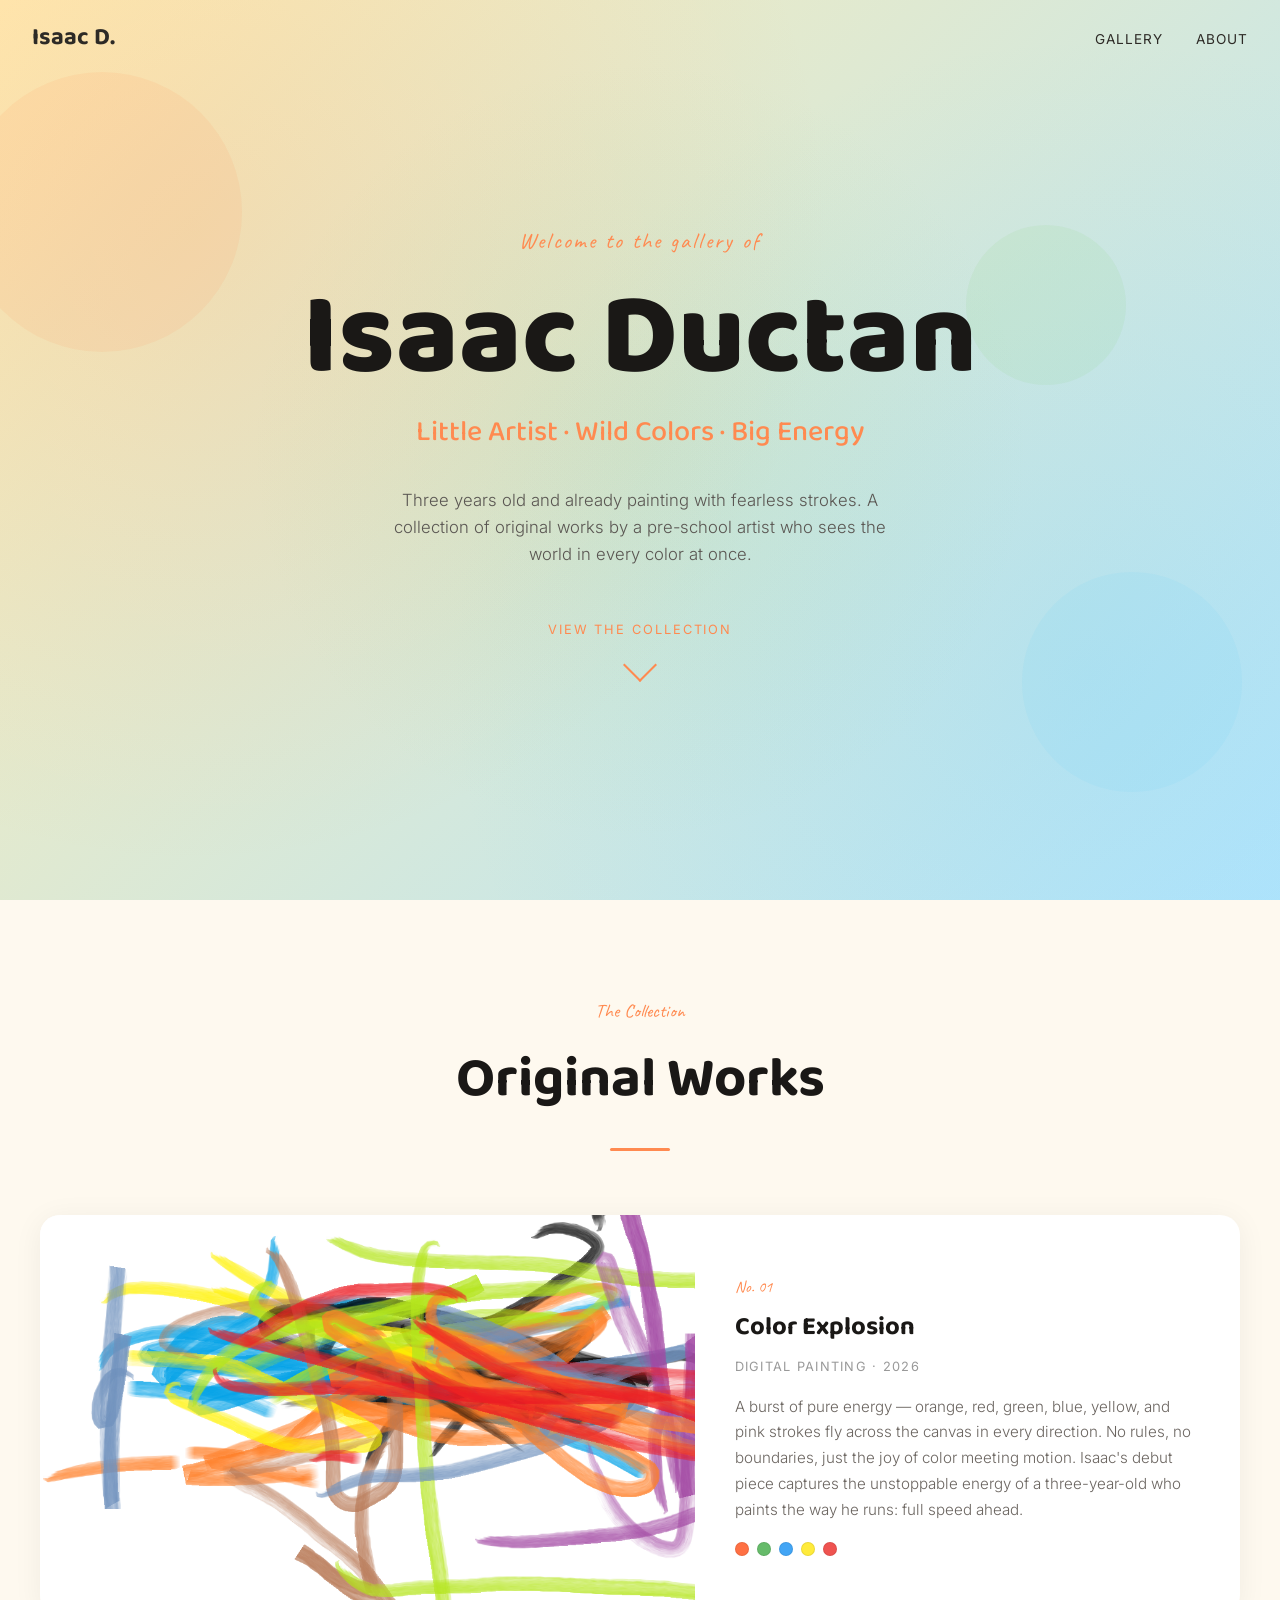
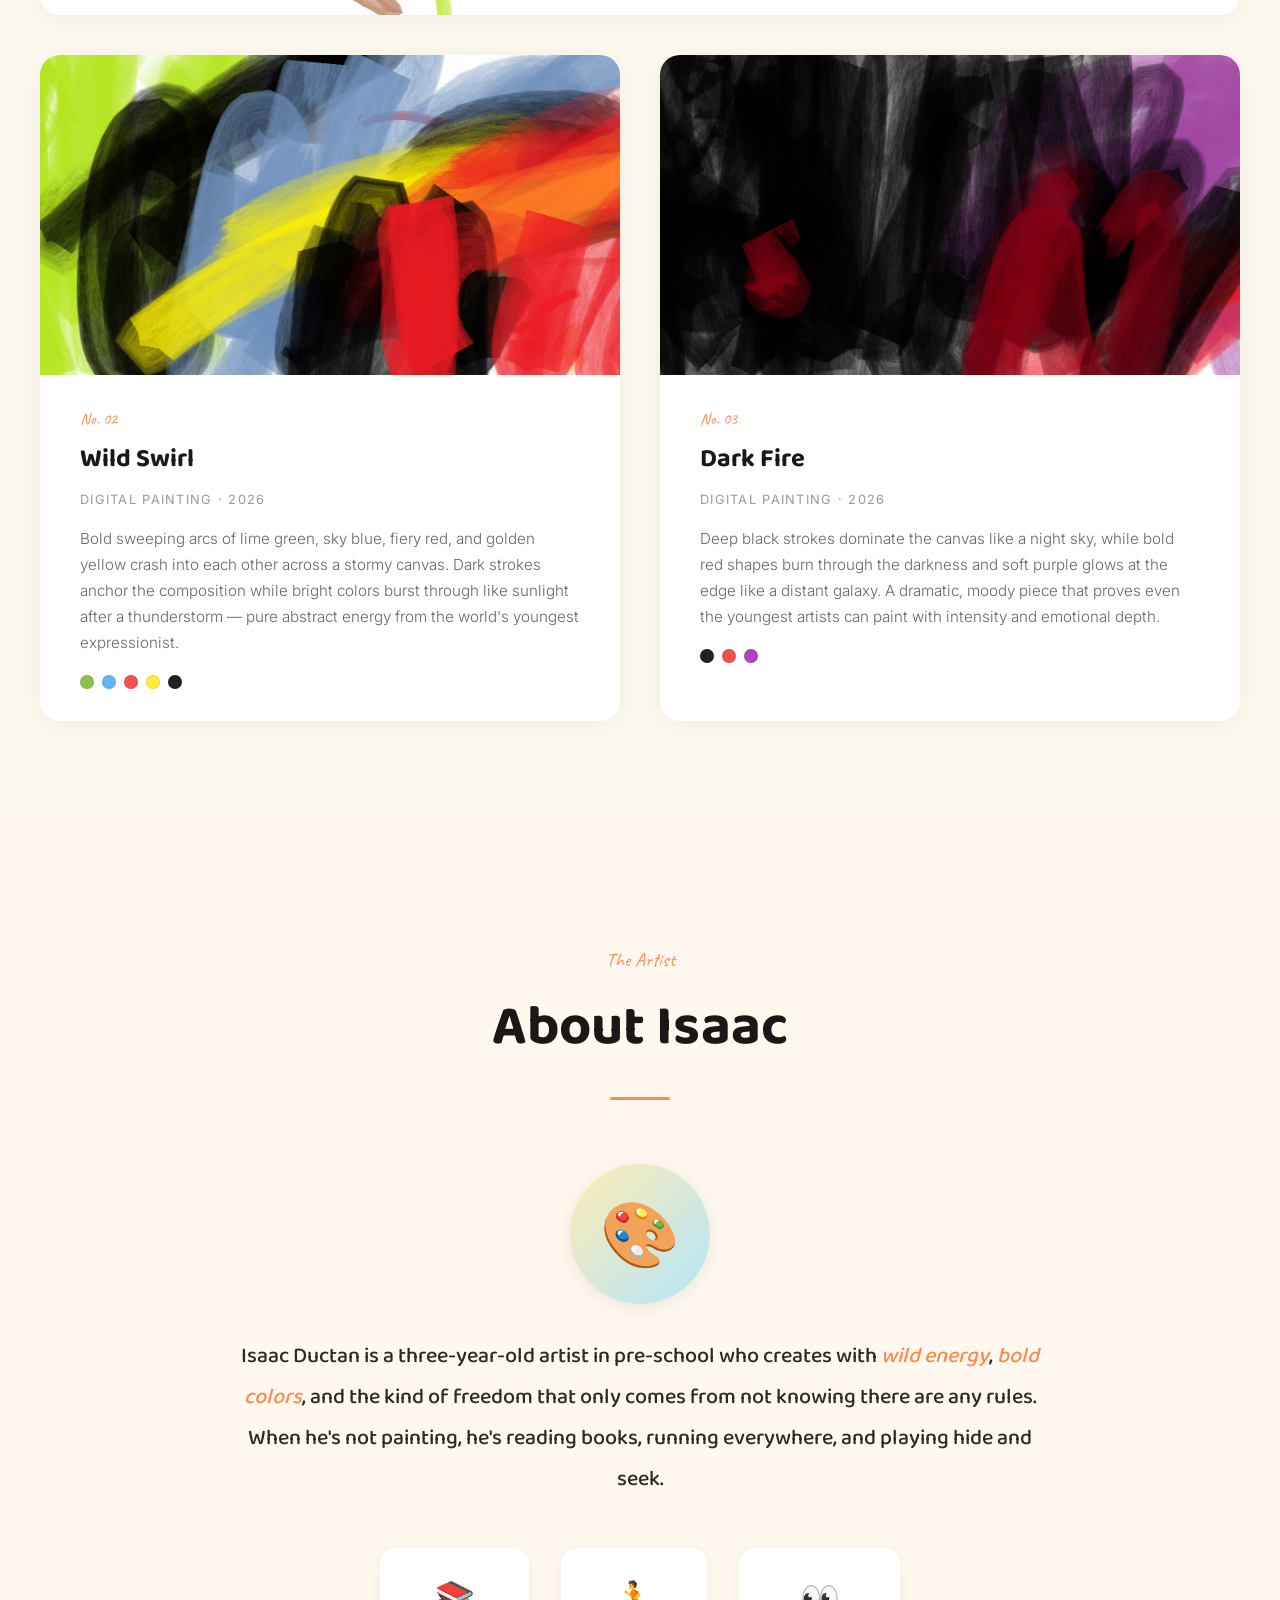
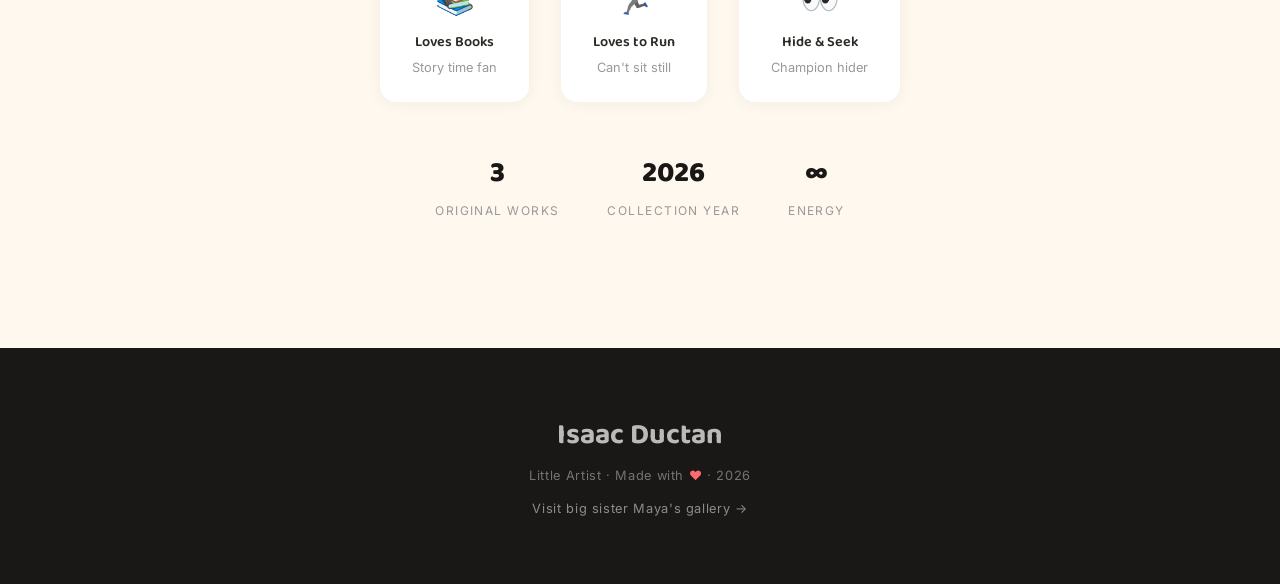
==== index.html @ c3292ee1 "Add paintings 2 (Wild Swirl) and 3 (Dark Fire) Co-Authored-By: Claude Opus 4.6 (1M context) <noreply" ====
<!DOCTYPE html>
<html lang="en">
<head>
    <meta charset="UTF-8">
    <meta name="viewport" content="width=device-width, initial-scale=1.0">
    <title>Isaac Ductan | Little Artist Gallery</title>
    <meta name="description" content="The official art gallery of Isaac Ductan, a tiny artist with big energy and bold colors.">
    <link rel="preconnect" href="https://fonts.googleapis.com">
    <link rel="preconnect" href="https://fonts.gstatic.com" crossorigin>
    <link href="https://fonts.googleapis.com/css2?family=Baloo+2:wght@400;500;600;700;800&family=Inter:wght@300;400;500&family=Caveat:wght@400;600&display=swap" rel="stylesheet">
    <style>
        *, *::before, *::after {
            margin: 0;
            padding: 0;
            box-sizing: border-box;
        }

        :root {
            --cream: #fffdf7;
            --warm-white: #fff8ee;
            --charcoal: #2d2a26;
            --soft-black: #1a1816;
            --orange: #ff8a50;
            --orange-light: #ffbd80;
            --green: #7ecb6a;
            --sky: #64c8f5;
            --red: #ff6b6b;
            --yellow: #ffd54f;
            --purple: #b388ff;
            --gallery-bg: #fef9ef;
        }

        html {
            scroll-behavior: smooth;
        }

        body {
            font-family: 'Inter', sans-serif;
            background-color: var(--cream);
            color: var(--charcoal);
            line-height: 1.6;
            overflow-x: hidden;
        }

        /* ===== HERO SECTION ===== */
        .hero {
            min-height: 100vh;
            display: flex;
            flex-direction: column;
            justify-content: center;
            align-items: center;
            text-align: center;
            padding: 2rem;
            position: relative;
            background: linear-gradient(135deg, #ffecb3 0%, #b3e5fc 25%, #c8e6c9 50%, #ffccbc 75%, #e1bee7 100%);
            background-size: 400% 400%;
            animation: gradientShift 10s ease infinite;
        }

        @keyframes gradientShift {
            0% { background-position: 0% 50%; }
            50% { background-position: 100% 50%; }
            100% { background-position: 0% 50%; }
        }

        .hero::before {
            content: '';
            position: absolute;
            top: 0;
            left: 0;
            right: 0;
            bottom: 0;
            background:
                radial-gradient(circle at 15% 25%, rgba(255, 138, 80, 0.15) 0%, transparent 50%),
                radial-gradient(circle at 85% 75%, rgba(100, 200, 245, 0.15) 0%, transparent 50%),
                radial-gradient(circle at 50% 50%, rgba(126, 203, 106, 0.1) 0%, transparent 50%);
            pointer-events: none;
        }

        .hero-content {
            position: relative;
            z-index: 1;
        }

        .hero-label {
            font-family: 'Caveat', cursive;
            font-size: 1.4rem;
            color: var(--orange);
            letter-spacing: 0.1em;
            margin-bottom: 1rem;
            opacity: 0;
            animation: fadeUp 1s ease 0.3s forwards;
        }

        .hero-title {
            font-family: 'Baloo 2', cursive;
            font-size: clamp(3.2rem, 9vw, 7.5rem);
            font-weight: 800;
            color: var(--soft-black);
            line-height: 1.1;
            margin-bottom: 0.5rem;
            opacity: 0;
            animation: fadeUp 1s ease 0.5s forwards;
        }

        .hero-subtitle {
            font-family: 'Baloo 2', cursive;
            font-size: clamp(1.2rem, 3vw, 1.8rem);
            font-weight: 500;
            color: var(--orange);
            margin-bottom: 2rem;
            opacity: 0;
            animation: fadeUp 1s ease 0.7s forwards;
        }

        .hero-desc {
            font-size: 1.05rem;
            font-weight: 300;
            color: #5a5652;
            max-width: 500px;
            margin: 0 auto 3rem;
            opacity: 0;
            animation: fadeUp 1s ease 0.9s forwards;
        }

        .scroll-hint {
            opacity: 0;
            animation: fadeUp 1s ease 1.2s forwards;
        }

        .scroll-hint a {
            display: inline-flex;
            flex-direction: column;
            align-items: center;
            text-decoration: none;
            color: var(--orange);
            font-size: 0.8rem;
            letter-spacing: 0.15em;
            text-transform: uppercase;
        }

        .scroll-arrow {
            width: 24px;
            height: 24px;
            border-right: 2.5px solid var(--orange);
            border-bottom: 2.5px solid var(--orange);
            transform: rotate(45deg);
            margin-top: 0.8rem;
            animation: bounce 2s ease infinite;
        }

        @keyframes bounce {
            0%, 100% { transform: rotate(45deg) translateY(0); }
            50% { transform: rotate(45deg) translateY(8px); }
        }

        @keyframes fadeUp {
            from { opacity: 0; transform: translateY(30px); }
            to { opacity: 1; transform: translateY(0); }
        }

        /* ===== NAVIGATION ===== */
        nav {
            position: fixed;
            top: 0;
            left: 0;
            right: 0;
            z-index: 100;
            padding: 1.2rem 2rem;
            display: flex;
            justify-content: space-between;
            align-items: center;
            transition: all 0.4s ease;
        }

        nav.scrolled {
            background: rgba(255, 253, 247, 0.95);
            backdrop-filter: blur(10px);
            box-shadow: 0 2px 20px rgba(0,0,0,0.06);
            padding: 0.8rem 2rem;
        }

        .nav-logo {
            font-family: 'Baloo 2', cursive;
            font-size: 1.5rem;
            font-weight: 700;
            color: var(--charcoal);
            text-decoration: none;
        }

        .nav-links {
            display: flex;
            gap: 2rem;
            list-style: none;
        }

        .nav-links a {
            text-decoration: none;
            color: var(--charcoal);
            font-size: 0.85rem;
            font-weight: 400;
            letter-spacing: 0.08em;
            text-transform: uppercase;
            transition: color 0.3s;
            position: relative;
        }

        .nav-links a::after {
            content: '';
            position: absolute;
            bottom: -4px;
            left: 0;
            width: 0;
            height: 2px;
            background: var(--orange);
            transition: width 0.3s;
            border-radius: 1px;
        }

        .nav-links a:hover::after {
            width: 100%;
        }

        .nav-links a:hover {
            color: var(--orange);
        }

        /* ===== GALLERY SECTION ===== */
        .gallery-section {
            padding: 6rem 2rem;
            background: var(--gallery-bg);
        }

        .section-header {
            text-align: center;
            margin-bottom: 4rem;
        }

        .section-label {
            font-family: 'Caveat', cursive;
            font-size: 1.2rem;
            color: var(--orange);
            margin-bottom: 0.5rem;
        }

        .section-title {
            font-family: 'Baloo 2', cursive;
            font-size: clamp(2rem, 5vw, 3.5rem);
            font-weight: 700;
            color: var(--soft-black);
        }

        .section-divider {
            width: 60px;
            height: 3px;
            background: var(--orange);
            margin: 1.5rem auto 0;
            border-radius: 2px;
        }

        /* Gallery Grid */
        .gallery-grid {
            max-width: 1200px;
            margin: 0 auto;
            display: grid;
            gap: 2.5rem;
        }

        /* Artwork Card */
        .artwork-card {
            background: white;
            border-radius: 20px;
            overflow: hidden;
            box-shadow: 0 4px 30px rgba(0,0,0,0.06);
            transition: transform 0.4s ease, box-shadow 0.4s ease;
            cursor: pointer;
            opacity: 0;
            transform: translateY(40px);
        }

        .artwork-card.visible {
            opacity: 1;
            transform: translateY(0);
            transition: opacity 0.8s ease, transform 0.8s ease, box-shadow 0.4s ease;
        }

        .artwork-card:hover {
            transform: translateY(-8px);
            box-shadow: 0 12px 50px rgba(0,0,0,0.12);
        }

        /* Featured layout */
        .artwork-card.featured {
            display: grid;
            grid-template-columns: 1.2fr 1fr;
        }

        /* Side-by-side layout for pairs */
        .gallery-pair {
            display: grid;
            grid-template-columns: 1fr 1fr;
            gap: 2.5rem;
        }

        .artwork-image-wrap {
            position: relative;
            overflow: hidden;
        }

        .artwork-image-wrap img {
            width: 100%;
            height: 100%;
            object-fit: cover;
            display: block;
            transition: transform 0.6s ease;
        }

        .artwork-card:hover .artwork-image-wrap img {
            transform: scale(1.04);
        }

        .artwork-info {
            padding: 2rem 2.5rem;
            display: flex;
            flex-direction: column;
            justify-content: center;
        }

        .artwork-number {
            font-family: 'Caveat', cursive;
            font-size: 1rem;
            color: var(--orange);
            margin-bottom: 0.4rem;
        }

        .artwork-title {
            font-family: 'Baloo 2', cursive;
            font-size: 1.6rem;
            font-weight: 700;
            color: var(--soft-black);
            margin-bottom: 0.6rem;
        }

        .artwork-medium {
            font-size: 0.8rem;
            text-transform: uppercase;
            letter-spacing: 0.1em;
            color: #999;
            margin-bottom: 1rem;
        }

        .artwork-desc {
            font-size: 0.95rem;
            color: #6b6560;
            line-height: 1.7;
            font-weight: 300;
        }

        .color-dots {
            display: flex;
            gap: 8px;
            margin-top: 1.2rem;
        }

        .color-dot {
            width: 14px;
            height: 14px;
            border-radius: 50%;
            border: 1.5px solid rgba(0,0,0,0.08);
        }

        /* Non-featured cards */
        .artwork-card:not(.featured) .artwork-image-wrap {
            height: 320px;
        }

        .featured .artwork-image-wrap {
            min-height: 400px;
        }

        /* ===== ABOUT SECTION ===== */
        .about-section {
            padding: 8rem 2rem;
            background: var(--warm-white);
        }

        .about-content {
            max-width: 800px;
            margin: 0 auto;
            text-align: center;
        }

        .about-avatar {
            width: 140px;
            height: 140px;
            border-radius: 50%;
            margin: 0 auto 2rem;
            display: flex;
            align-items: center;
            justify-content: center;
            font-size: 4rem;
            background: linear-gradient(135deg, #ffecb3, #b3e5fc, #c8e6c9, #ffccbc);
            background-size: 300% 300%;
            animation: gradientShift 8s ease infinite;
            box-shadow: 0 4px 20px rgba(0,0,0,0.08);
        }

        .about-text {
            font-family: 'Baloo 2', cursive;
            font-size: clamp(1.1rem, 2.5vw, 1.35rem);
            color: var(--charcoal);
            line-height: 1.9;
            font-weight: 500;
        }

        .about-text em {
            color: var(--orange);
            font-style: italic;
        }

        .about-quote {
            margin-top: 3rem;
            padding: 2rem;
            border-left: 3px solid var(--orange-light);
            text-align: left;
        }

        .about-quote p {
            font-family: 'Baloo 2', cursive;
            font-style: italic;
            font-size: 1.2rem;
            color: #7a7570;
            line-height: 1.8;
        }

        .about-quote cite {
            display: block;
            margin-top: 1rem;
            font-family: 'Caveat', cursive;
            font-style: normal;
            font-size: 1.1rem;
            color: var(--orange);
        }

        .fun-facts {
            margin-top: 3rem;
            display: flex;
            justify-content: center;
            gap: 2rem;
            flex-wrap: wrap;
        }

        .fun-fact {
            background: white;
            border-radius: 16px;
            padding: 1.5rem 2rem;
            text-align: center;
            box-shadow: 0 2px 15px rgba(0,0,0,0.05);
            min-width: 140px;
        }

        .fun-fact-emoji {
            font-size: 2rem;
            margin-bottom: 0.5rem;
        }

        .fun-fact-label {
            font-family: 'Baloo 2', cursive;
            font-size: 0.9rem;
            font-weight: 600;
            color: var(--charcoal);
        }

        .fun-fact-value {
            font-size: 0.8rem;
            color: #999;
            margin-top: 0.2rem;
        }

        .artist-details {
            margin-top: 3rem;
            display: flex;
            justify-content: center;
            gap: 3rem;
            flex-wrap: wrap;
        }

        .artist-detail {
            text-align: center;
        }

        .artist-detail-value {
            font-family: 'Baloo 2', cursive;
            font-size: 1.8rem;
            font-weight: 800;
            color: var(--soft-black);
        }

        .artist-detail-label {
            font-size: 0.75rem;
            text-transform: uppercase;
            letter-spacing: 0.12em;
            color: #999;
            margin-top: 0.3rem;
        }

        /* ===== LIGHTBOX ===== */
        .lightbox {
            position: fixed;
            top: 0;
            left: 0;
            right: 0;
            bottom: 0;
            z-index: 1000;
            background: rgba(10, 8, 6, 0.92);
            backdrop-filter: blur(20px);
            display: flex;
            align-items: center;
            justify-content: center;
            opacity: 0;
            visibility: hidden;
            transition: all 0.4s ease;
            cursor: zoom-out;
        }

        .lightbox.active {
            opacity: 1;
            visibility: visible;
        }

        .lightbox-content {
            max-width: 90vw;
            max-height: 85vh;
            position: relative;
            cursor: default;
        }

        .lightbox-content img {
            max-width: 100%;
            max-height: 80vh;
            object-fit: contain;
            border-radius: 12px;
            box-shadow: 0 20px 80px rgba(0,0,0,0.4);
            transform: scale(0.9);
            transition: transform 0.4s ease;
        }

        .lightbox.active .lightbox-content img {
            transform: scale(1);
        }

        .lightbox-caption {
            text-align: center;
            margin-top: 1.5rem;
        }

        .lightbox-caption h3 {
            font-family: 'Baloo 2', cursive;
            font-size: 1.4rem;
            color: white;
            font-weight: 600;
        }

        .lightbox-caption p {
            font-size: 0.85rem;
            color: rgba(255,255,255,0.5);
            margin-top: 0.3rem;
        }

        .lightbox-close {
            position: absolute;
            top: 2rem;
            right: 2rem;
            width: 48px;
            height: 48px;
            background: none;
            border: 2px solid rgba(255,255,255,0.3);
            border-radius: 50%;
            color: white;
            font-size: 1.4rem;
            cursor: pointer;
            display: flex;
            align-items: center;
            justify-content: center;
            transition: all 0.3s;
            z-index: 1001;
        }

        .lightbox-close:hover {
            background: rgba(255,255,255,0.1);
            border-color: rgba(255,255,255,0.6);
        }

        .lightbox-nav {
            position: absolute;
            top: 50%;
            transform: translateY(-50%);
            width: 48px;
            height: 48px;
            background: none;
            border: 2px solid rgba(255,255,255,0.3);
            border-radius: 50%;
            color: white;
            font-size: 1.2rem;
            cursor: pointer;
            display: flex;
            align-items: center;
            justify-content: center;
            transition: all 0.3s;
        }

        .lightbox-nav:hover {
            background: rgba(255,255,255,0.1);
            border-color: rgba(255,255,255,0.6);
        }

        .lightbox-prev { left: 2rem; }
        .lightbox-next { right: 2rem; }

        /* ===== FOOTER ===== */
        footer {
            padding: 4rem 2rem;
            text-align: center;
            background: var(--soft-black);
            color: rgba(255,255,255,0.4);
        }

        .footer-name {
            font-family: 'Baloo 2', cursive;
            font-size: 1.8rem;
            font-weight: 700;
            color: rgba(255,255,255,0.7);
            margin-bottom: 0.5rem;
        }

        footer p {
            font-size: 0.8rem;
            letter-spacing: 0.05em;
        }

        .footer-heart {
            color: var(--red);
        }

        .footer-link {
            color: rgba(255,255,255,0.5);
            text-decoration: none;
            transition: color 0.3s;
        }

        .footer-link:hover {
            color: var(--orange-light);
        }

        /* ===== RESPONSIVE ===== */
        @media (max-width: 900px) {
            .artwork-card.featured {
                grid-template-columns: 1fr;
            }

            .gallery-pair {
                grid-template-columns: 1fr;
            }

            .featured .artwork-image-wrap {
                min-height: 280px;
            }

            .artwork-info {
                padding: 1.5rem;
            }
        }

        @media (max-width: 600px) {
            .nav-links {
                display: none;
            }

            .hero-title {
                font-size: 3rem;
            }

            .artwork-card:not(.featured) .artwork-image-wrap {
                height: 220px;
            }

            .artist-details {
                gap: 2rem;
            }

            .fun-facts {
                gap: 1rem;
            }

            .fun-fact {
                min-width: 120px;
                padding: 1rem 1.2rem;
            }

            .lightbox-nav {
                display: none;
            }

            .artwork-info {
                padding: 1.2rem;
            }

            .artwork-title {
                font-size: 1.3rem;
            }
        }

        /* Paint splatter decorations */
        .splatter {
            position: absolute;
            border-radius: 50%;
            opacity: 0.1;
            pointer-events: none;
        }

        .hero .splatter:nth-child(1) {
            width: 280px;
            height: 280px;
            background: var(--orange);
            top: 8%;
            left: -3%;
        }

        .hero .splatter:nth-child(2) {
            width: 220px;
            height: 220px;
            background: var(--sky);
            bottom: 12%;
            right: 3%;
        }

        .hero .splatter:nth-child(3) {
            width: 160px;
            height: 160px;
            background: var(--green);
            top: 25%;
            right: 12%;
        }
    </style>
</head>
<body>

    <!-- Navigation -->
    <nav id="navbar">
        <a href="#" class="nav-logo">Isaac D.</a>
        <ul class="nav-links">
            <li><a href="#gallery">Gallery</a></li>
            <li><a href="#about">About</a></li>
        </ul>
    </nav>

    <!-- Hero Section -->
    <section class="hero" id="home">
        <div class="splatter"></div>
        <div class="splatter"></div>
        <div class="splatter"></div>
        <div class="hero-content">
            <p class="hero-label">Welcome to the gallery of</p>
            <h1 class="hero-title">Isaac Ductan</h1>
            <p class="hero-subtitle">Little Artist &middot; Wild Colors &middot; Big Energy</p>
            <p class="hero-desc">Three years old and already painting with fearless strokes. A collection of original works by a pre-school artist who sees the world in every color at once.</p>
            <div class="scroll-hint">
                <a href="#gallery">
                    View the Collection
                    <div class="scroll-arrow"></div>
                </a>
            </div>
        </div>
    </section>

    <!-- Gallery Section -->
    <section class="gallery-section" id="gallery">
        <div class="section-header">
            <p class="section-label">The Collection</p>
            <h2 class="section-title">Original Works</h2>
            <div class="section-divider"></div>
        </div>

        <div class="gallery-grid">
            <!-- Featured Painting 1 -->
            <div class="artwork-card featured" onclick="openLightbox(0)">
                <div class="artwork-image-wrap">
                    <img src="images/painting1.png" alt="Color Explosion by Isaac Ductan" loading="lazy">
                </div>
                <div class="artwork-info">
                    <span class="artwork-number">No. 01</span>
                    <h3 class="artwork-title">Color Explosion</h3>
                    <p class="artwork-medium">Digital Painting &middot; 2026</p>
                    <p class="artwork-desc">A burst of pure energy &mdash; orange, red, green, blue, yellow, and pink strokes fly across the canvas in every direction. No rules, no boundaries, just the joy of color meeting motion. Isaac's debut piece captures the unstoppable energy of a three-year-old who paints the way he runs: full speed ahead.</p>
                    <div class="color-dots">
                        <span class="color-dot" style="background: #ff7043;"></span>
                        <span class="color-dot" style="background: #66bb6a;"></span>
                        <span class="color-dot" style="background: #42a5f5;"></span>
                        <span class="color-dot" style="background: #ffeb3b;"></span>
                        <span class="color-dot" style="background: #ef5350;"></span>
                    </div>
                </div>
            </div>

            <!-- Pair: Paintings 2 & 3 -->
            <div class="gallery-pair">
                <div class="artwork-card" onclick="openLightbox(1)">
                    <div class="artwork-image-wrap">
                        <img src="images/painting2.png" alt="Wild Swirl by Isaac Ductan" loading="lazy">
                    </div>
                    <div class="artwork-info">
                        <span class="artwork-number">No. 02</span>
                        <h3 class="artwork-title">Wild Swirl</h3>
                        <p class="artwork-medium">Digital Painting &middot; 2026</p>
                        <p class="artwork-desc">Bold sweeping arcs of lime green, sky blue, fiery red, and golden yellow crash into each other across a stormy canvas. Dark strokes anchor the composition while bright colors burst through like sunlight after a thunderstorm &mdash; pure abstract energy from the world's youngest expressionist.</p>
                        <div class="color-dots">
                            <span class="color-dot" style="background: #8bc34a;"></span>
                            <span class="color-dot" style="background: #64b5f6;"></span>
                            <span class="color-dot" style="background: #ef5350;"></span>
                            <span class="color-dot" style="background: #ffeb3b;"></span>
                            <span class="color-dot" style="background: #212121;"></span>
                        </div>
                    </div>
                </div>

                <div class="artwork-card" onclick="openLightbox(2)">
                    <div class="artwork-image-wrap">
                        <img src="images/painting3.png" alt="Dark Fire by Isaac Ductan" loading="lazy">
                    </div>
                    <div class="artwork-info">
                        <span class="artwork-number">No. 03</span>
                        <h3 class="artwork-title">Dark Fire</h3>
                        <p class="artwork-medium">Digital Painting &middot; 2026</p>
                        <p class="artwork-desc">Deep black strokes dominate the canvas like a night sky, while bold red shapes burn through the darkness and soft purple glows at the edge like a distant galaxy. A dramatic, moody piece that proves even the youngest artists can paint with intensity and emotional depth.</p>
                        <div class="color-dots">
                            <span class="color-dot" style="background: #212121;"></span>
                            <span class="color-dot" style="background: #ef5350;"></span>
                            <span class="color-dot" style="background: #ab47bc;"></span>
                        </div>
                    </div>
                </div>
            </div>
        </div>
    </section>

    <!-- About Section -->
    <section class="about-section" id="about">
        <div class="about-content">
            <div class="section-header">
                <p class="section-label">The Artist</p>
                <h2 class="section-title">About Isaac</h2>
                <div class="section-divider"></div>
            </div>

            <div class="about-avatar">
                <span>&#127912;</span>
            </div>

            <p class="about-text">
                Isaac Ductan is a three-year-old artist in pre-school who creates with <em>wild energy</em>, <em>bold colors</em>, and the kind of freedom that only comes from not knowing there are any rules. When he's not painting, he's reading books, running everywhere, and playing hide and seek.
            </p>

            <div class="fun-facts">
                <div class="fun-fact">
                    <div class="fun-fact-emoji">&#128218;</div>
                    <div class="fun-fact-label">Loves Books</div>
                    <div class="fun-fact-value">Story time fan</div>
                </div>
                <div class="fun-fact">
                    <div class="fun-fact-emoji">&#127939;</div>
                    <div class="fun-fact-label">Loves to Run</div>
                    <div class="fun-fact-value">Can't sit still</div>
                </div>
                <div class="fun-fact">
                    <div class="fun-fact-emoji">&#128064;</div>
                    <div class="fun-fact-label">Hide & Seek</div>
                    <div class="fun-fact-value">Champion hider</div>
                </div>
            </div>

            <div class="artist-details">
                <div class="artist-detail">
                    <div class="artist-detail-value">3</div>
                    <div class="artist-detail-label">Original Works</div>
                </div>
                <div class="artist-detail">
                    <div class="artist-detail-value">2026</div>
                    <div class="artist-detail-label">Collection Year</div>
                </div>
                <div class="artist-detail">
                    <div class="artist-detail-value">&infin;</div>
                    <div class="artist-detail-label">Energy</div>
                </div>
            </div>
        </div>
    </section>

    <!-- Footer -->
    <footer>
        <div class="footer-name">Isaac Ductan</div>
        <p>Little Artist &middot; Made with <span class="footer-heart">&hearts;</span> &middot; 2026</p>
        <p style="margin-top: 0.8rem;"><a class="footer-link" href="https://amosductan.github.io/maya-ductan-gallery/">Visit big sister Maya's gallery &rarr;</a></p>
    </footer>

    <!-- Lightbox -->
    <div class="lightbox" id="lightbox">
        <button class="lightbox-close" onclick="closeLightbox()">&times;</button>
        <button class="lightbox-nav lightbox-prev" onclick="prevImage(event)">&larr;</button>
        <button class="lightbox-nav lightbox-next" onclick="nextImage(event)">&rarr;</button>
        <div class="lightbox-content" onclick="event.stopPropagation()">
            <img id="lightbox-img" src="" alt="">
            <div class="lightbox-caption">
                <h3 id="lightbox-title"></h3>
                <p id="lightbox-sub"></p>
            </div>
        </div>
    </div>

    <script>
        // Scroll-triggered animations
        const observer = new IntersectionObserver((entries) => {
            entries.forEach(entry => {
                if (entry.isIntersecting) {
                    entry.target.classList.add('visible');
                }
            });
        }, { threshold: 0.15 });

        document.querySelectorAll('.artwork-card').forEach(card => observer.observe(card));

        // Navbar scroll effect
        const navbar = document.getElementById('navbar');
        window.addEventListener('scroll', () => {
            navbar.classList.toggle('scrolled', window.scrollY > 80);
        });

        // Lightbox
        const artworks = [
            { src: 'images/painting1.png', title: 'Color Explosion', sub: 'No. 01 \u00b7 Digital Painting \u00b7 2026' },
            { src: 'images/painting2.png', title: 'Wild Swirl', sub: 'No. 02 \u00b7 Digital Painting \u00b7 2026' },
            { src: 'images/painting3.png', title: 'Dark Fire', sub: 'No. 03 \u00b7 Digital Painting \u00b7 2026' },
        ];

        let currentIndex = 0;

        function openLightbox(index) {
            currentIndex = index;
            updateLightbox();
            document.getElementById('lightbox').classList.add('active');
            document.body.style.overflow = 'hidden';
        }

        function closeLightbox() {
            document.getElementById('lightbox').classList.remove('active');
            document.body.style.overflow = '';
        }

        function updateLightbox() {
            const art = artworks[currentIndex];
            document.getElementById('lightbox-img').src = art.src;
            document.getElementById('lightbox-img').alt = art.title;
            document.getElementById('lightbox-title').textContent = art.title;
            document.getElementById('lightbox-sub').textContent = art.sub;
        }

        function prevImage(e) {
            e.stopPropagation();
            currentIndex = (currentIndex - 1 + artworks.length) % artworks.length;
            updateLightbox();
        }

        function nextImage(e) {
            e.stopPropagation();
            currentIndex = (currentIndex + 1) % artworks.length;
            updateLightbox();
        }

        // Close lightbox on background click
        document.getElementById('lightbox').addEventListener('click', closeLightbox);

        // Keyboard navigation
        document.addEventListener('keydown', (e) => {
            if (!document.getElementById('lightbox').classList.contains('active')) return;
            if (e.key === 'Escape') closeLightbox();
            if (e.key === 'ArrowLeft') { currentIndex = (currentIndex - 1 + artworks.length) % artworks.length; updateLightbox(); }
            if (e.key === 'ArrowRight') { currentIndex = (currentIndex + 1) % artworks.length; updateLightbox(); }
        });
    </script>

</body>
</html>
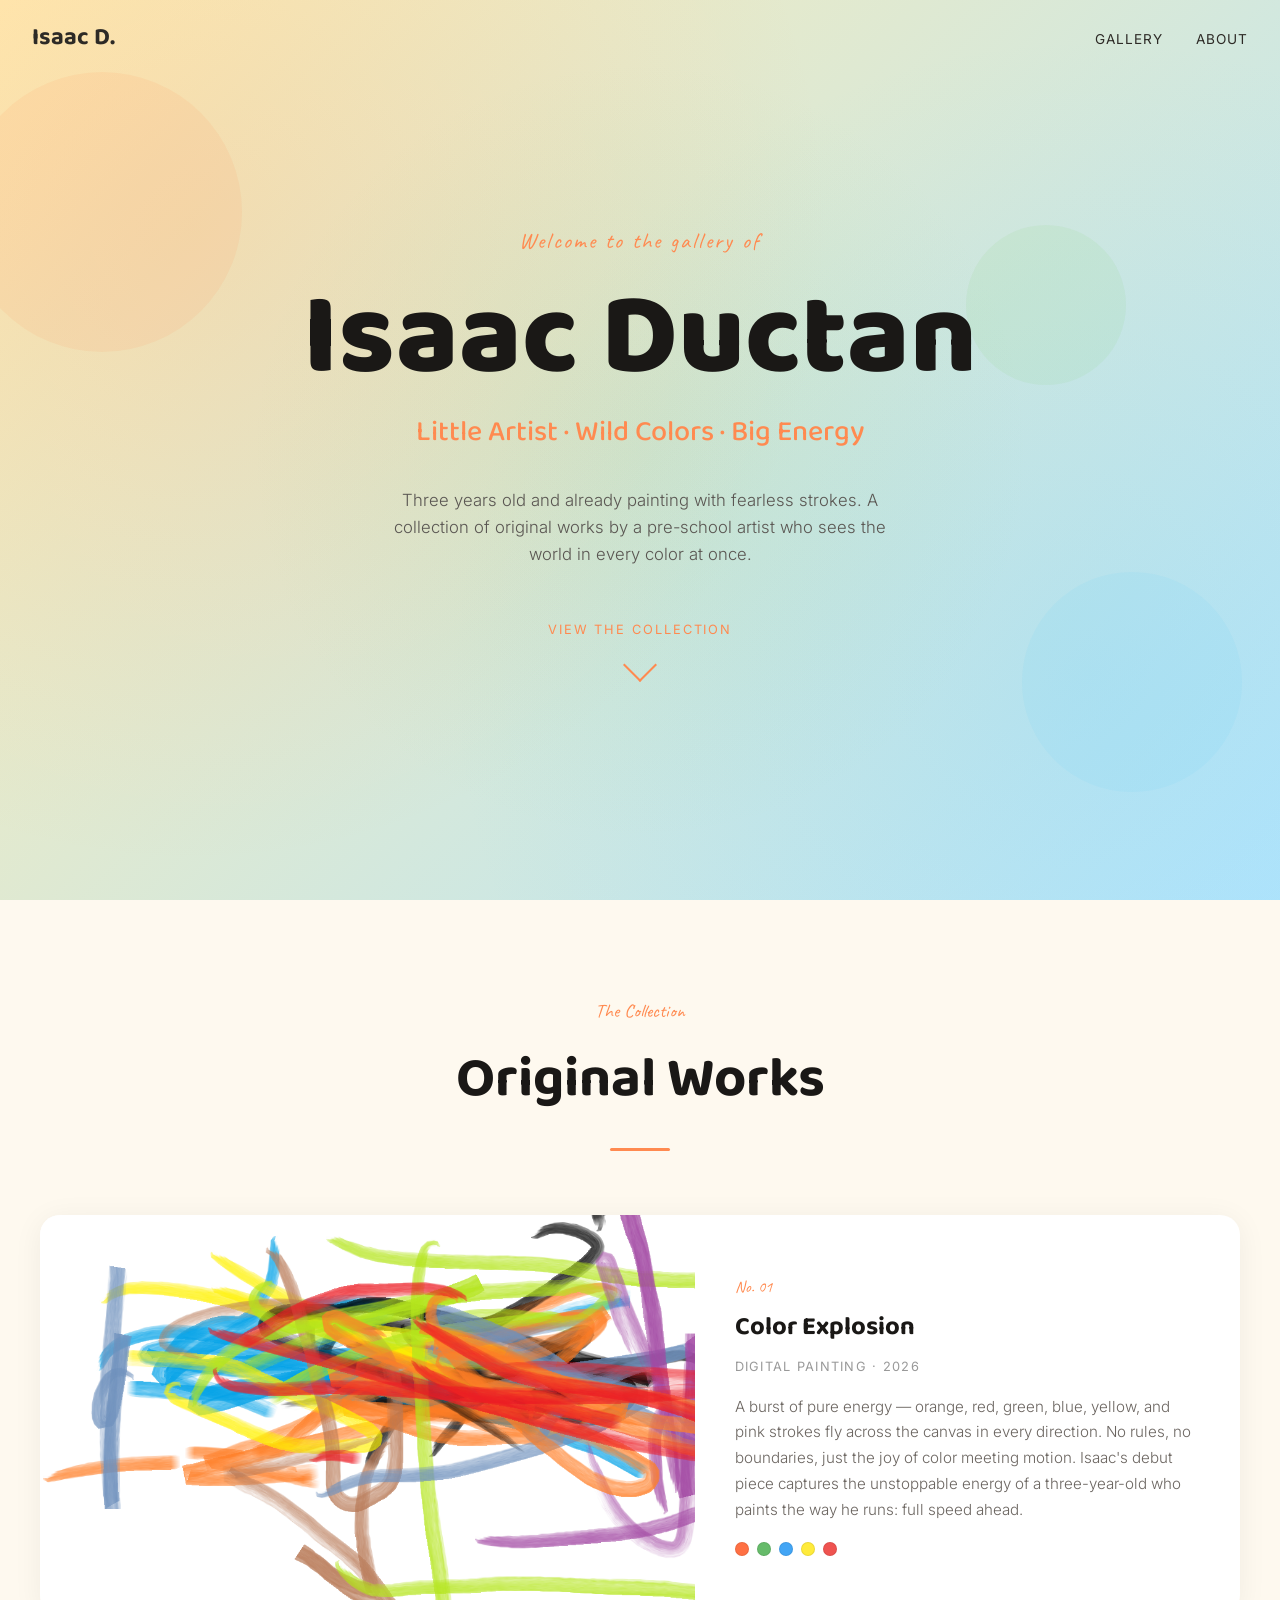
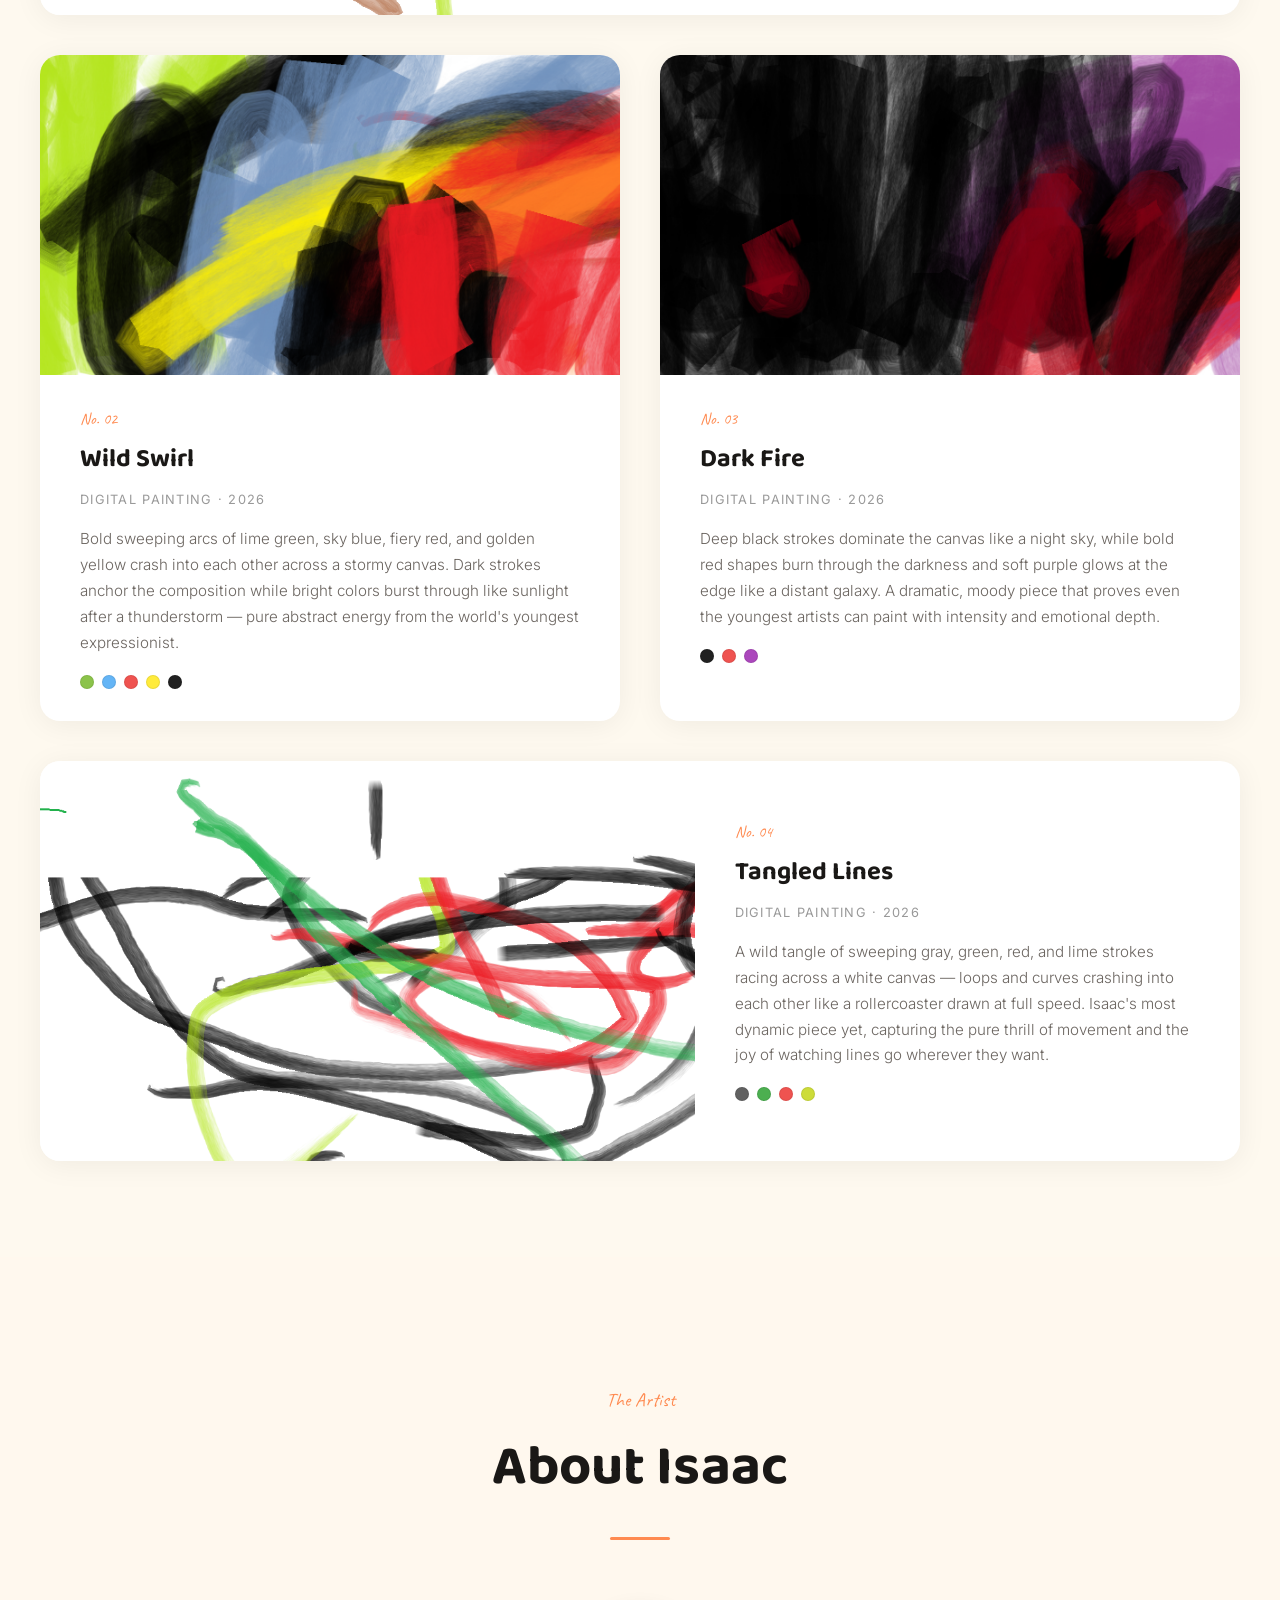
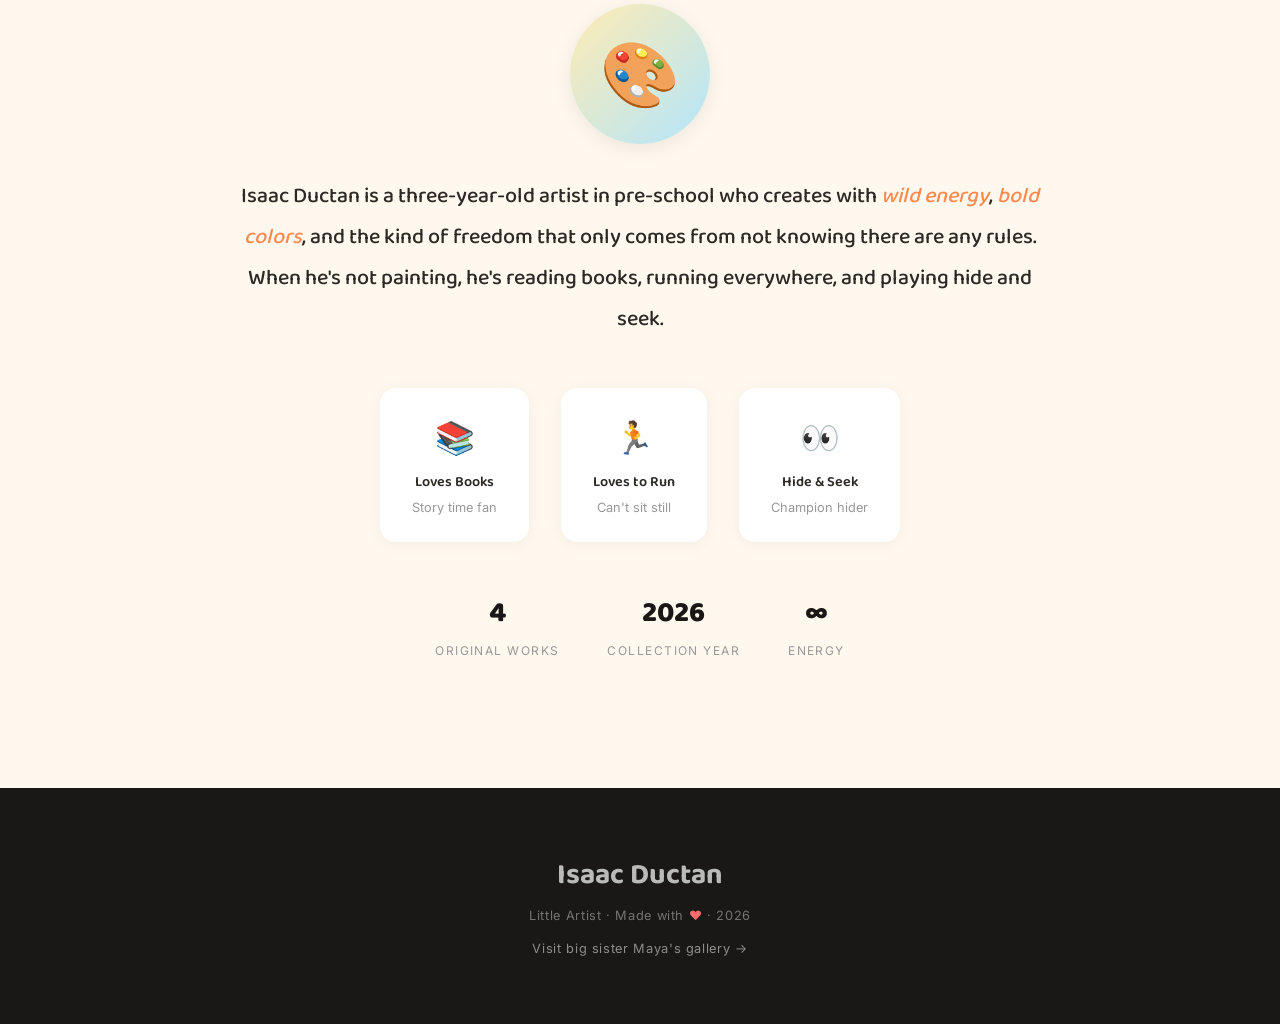
==== commit e8692e6d: "Add painting 4 (Tangled Lines) Co-Authored-By: Claude Opus 4.6 (1M context) <noreply@anthropic.com>" ====
--- a/index.html
+++ b/index.html
@@ -840,6 +840,25 @@
                     </div>
                 </div>
             </div>
+
+            <!-- Featured Painting 4 -->
+            <div class="artwork-card featured" onclick="openLightbox(3)">
+                <div class="artwork-image-wrap">
+                    <img src="images/painting4.png" alt="Tangled Lines by Isaac Ductan" loading="lazy">
+                </div>
+                <div class="artwork-info">
+                    <span class="artwork-number">No. 04</span>
+                    <h3 class="artwork-title">Tangled Lines</h3>
+                    <p class="artwork-medium">Digital Painting &middot; 2026</p>
+                    <p class="artwork-desc">A wild tangle of sweeping gray, green, red, and lime strokes racing across a white canvas &mdash; loops and curves crashing into each other like a rollercoaster drawn at full speed. Isaac's most dynamic piece yet, capturing the pure thrill of movement and the joy of watching lines go wherever they want.</p>
+                    <div class="color-dots">
+                        <span class="color-dot" style="background: #616161;"></span>
+                        <span class="color-dot" style="background: #4caf50;"></span>
+                        <span class="color-dot" style="background: #ef5350;"></span>
+                        <span class="color-dot" style="background: #cddc39;"></span>
+                    </div>
+                </div>
+            </div>
         </div>
     </section>
 
@@ -880,7 +899,7 @@
 
             <div class="artist-details">
                 <div class="artist-detail">
-                    <div class="artist-detail-value">3</div>
+                    <div class="artist-detail-value">4</div>
                     <div class="artist-detail-label">Original Works</div>
                 </div>
                 <div class="artist-detail">
@@ -939,6 +958,7 @@
             { src: 'images/painting1.png', title: 'Color Explosion', sub: 'No. 01 \u00b7 Digital Painting \u00b7 2026' },
             { src: 'images/painting2.png', title: 'Wild Swirl', sub: 'No. 02 \u00b7 Digital Painting \u00b7 2026' },
             { src: 'images/painting3.png', title: 'Dark Fire', sub: 'No. 03 \u00b7 Digital Painting \u00b7 2026' },
+            { src: 'images/painting4.png', title: 'Tangled Lines', sub: 'No. 04 \u00b7 Digital Painting \u00b7 2026' },
         ];
 
         let currentIndex = 0;
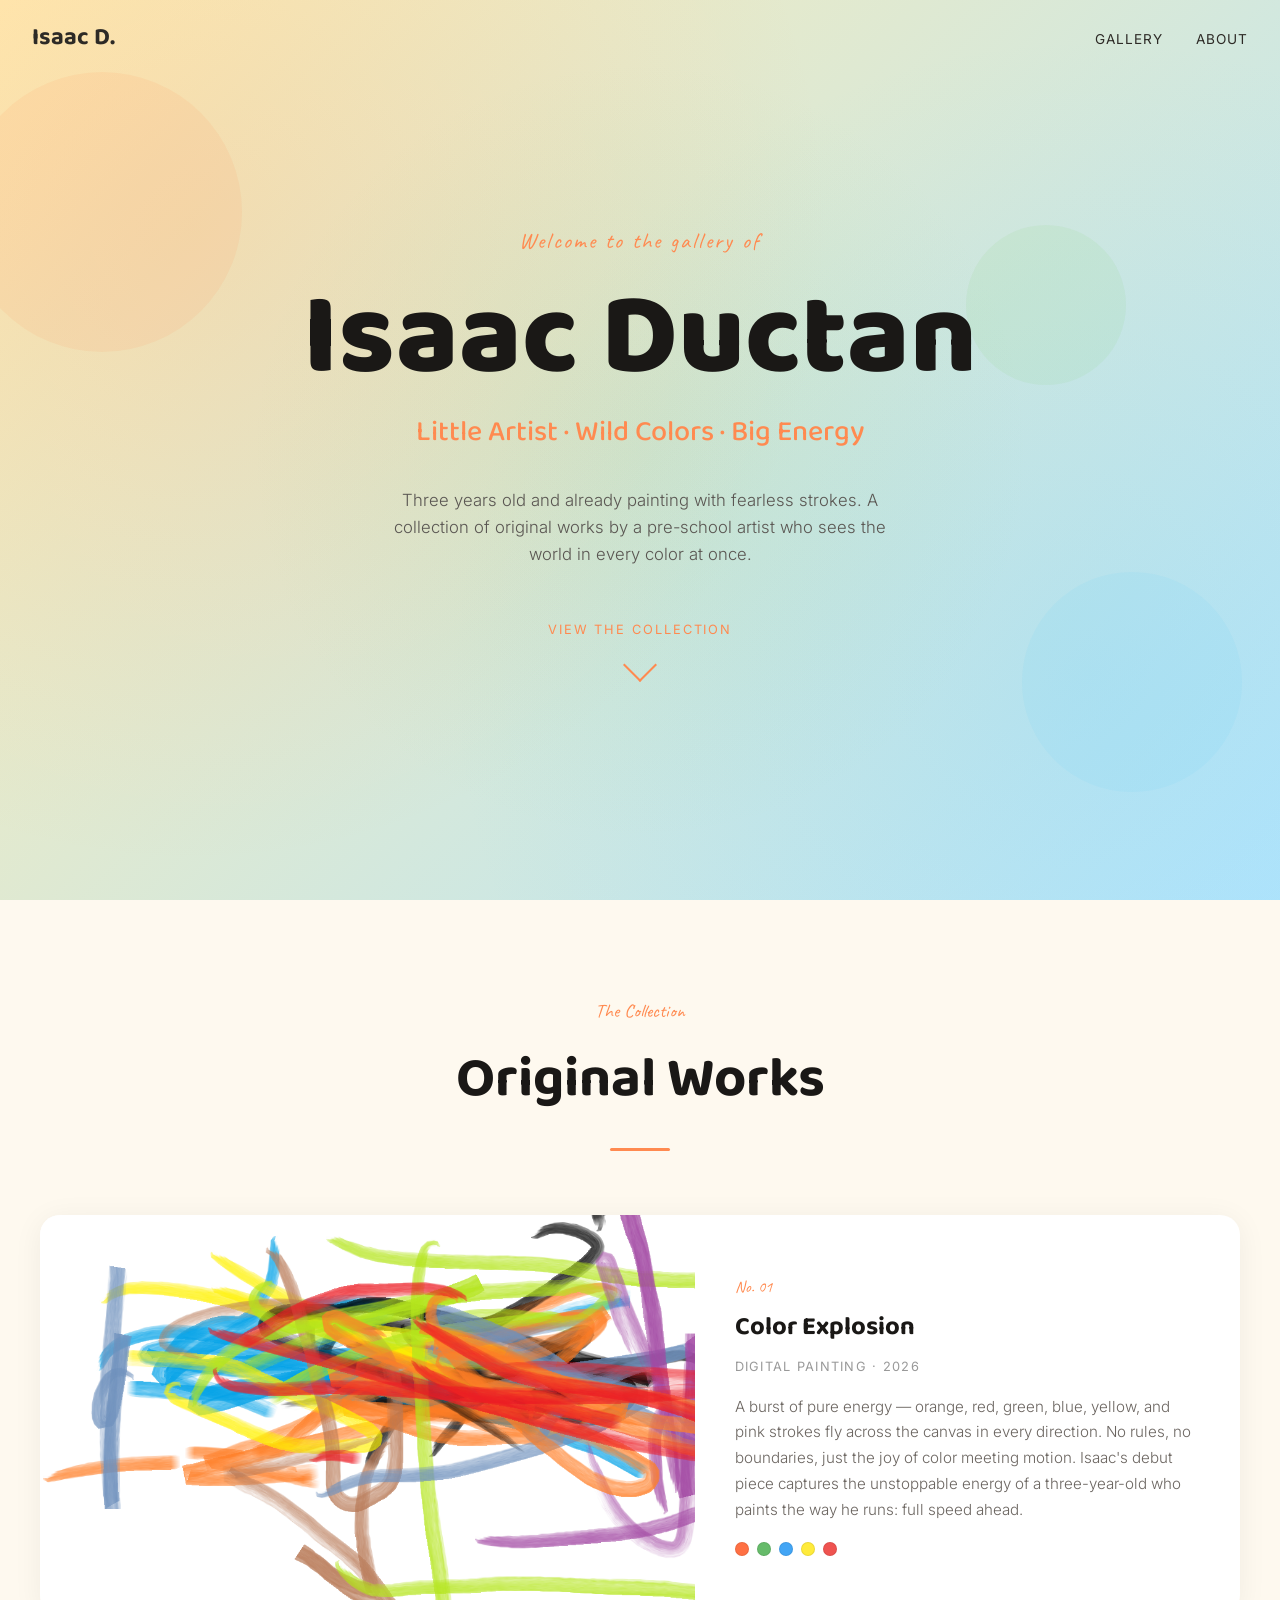
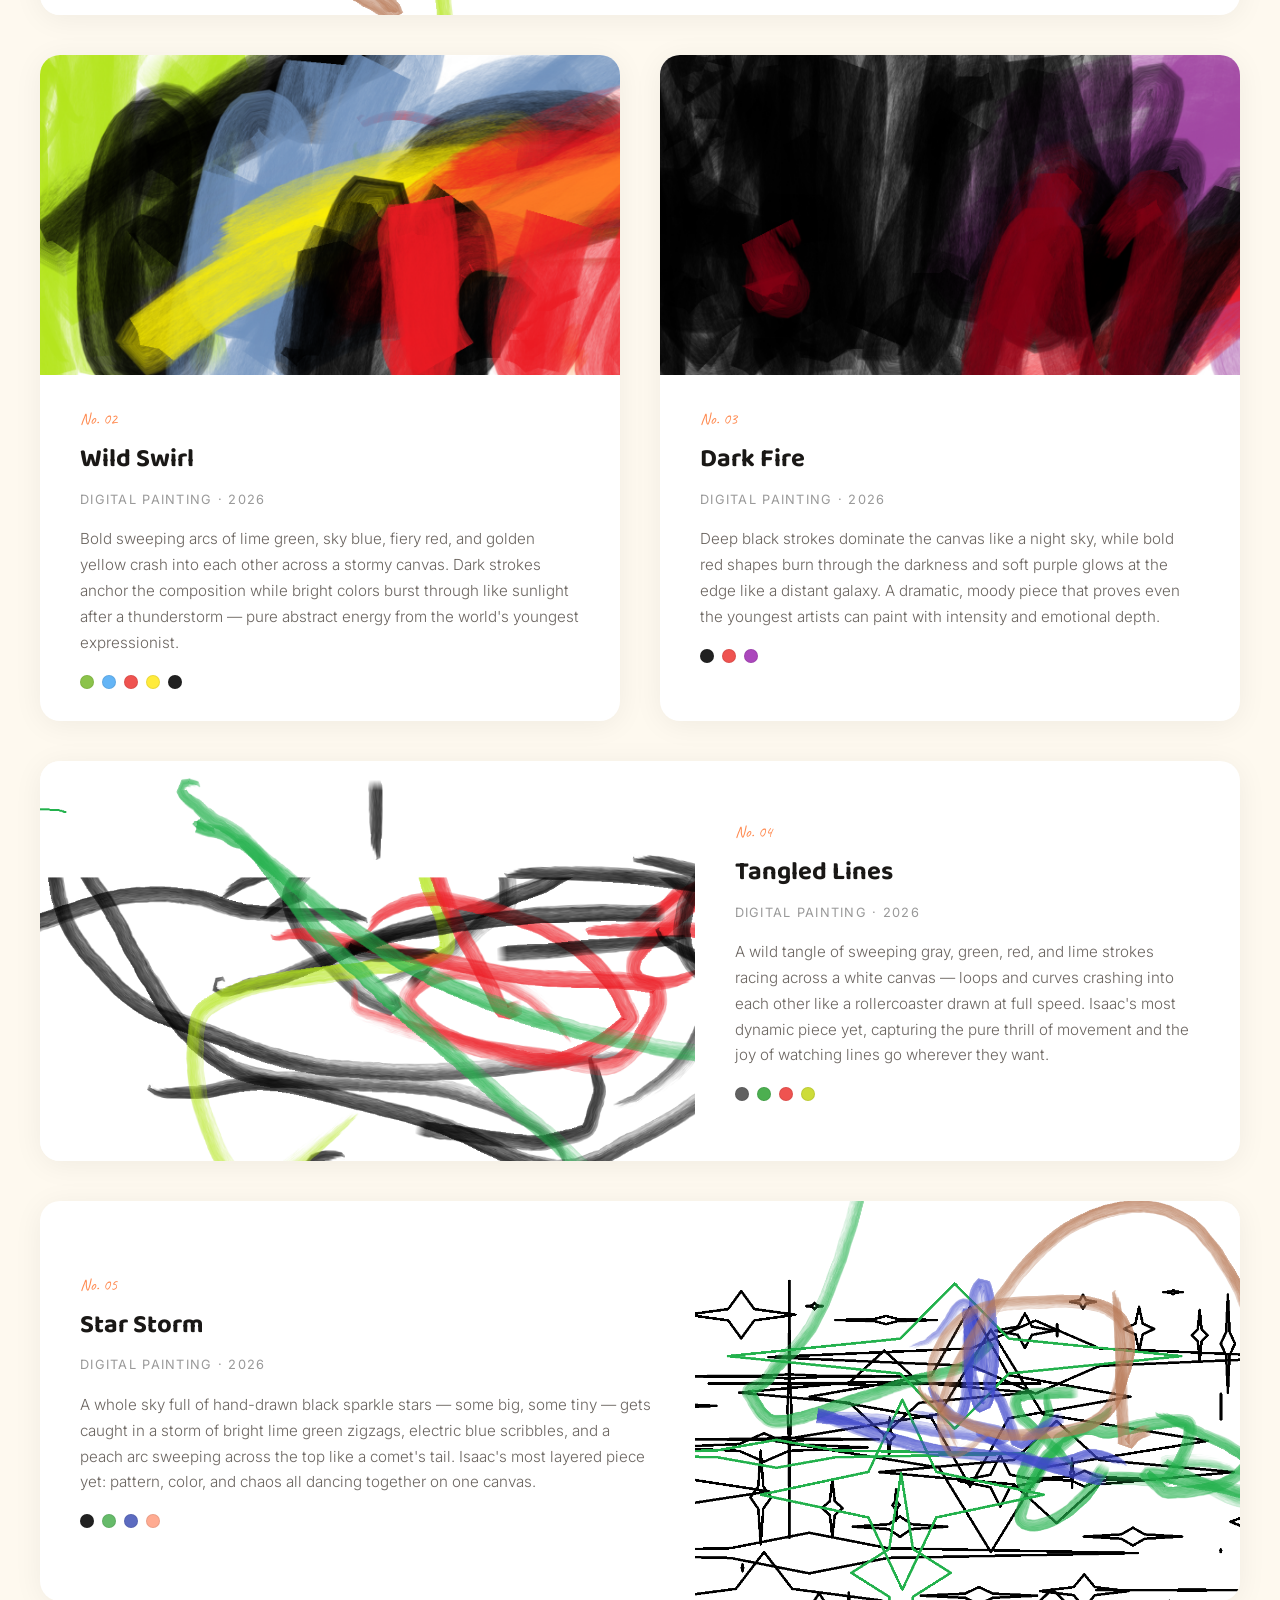
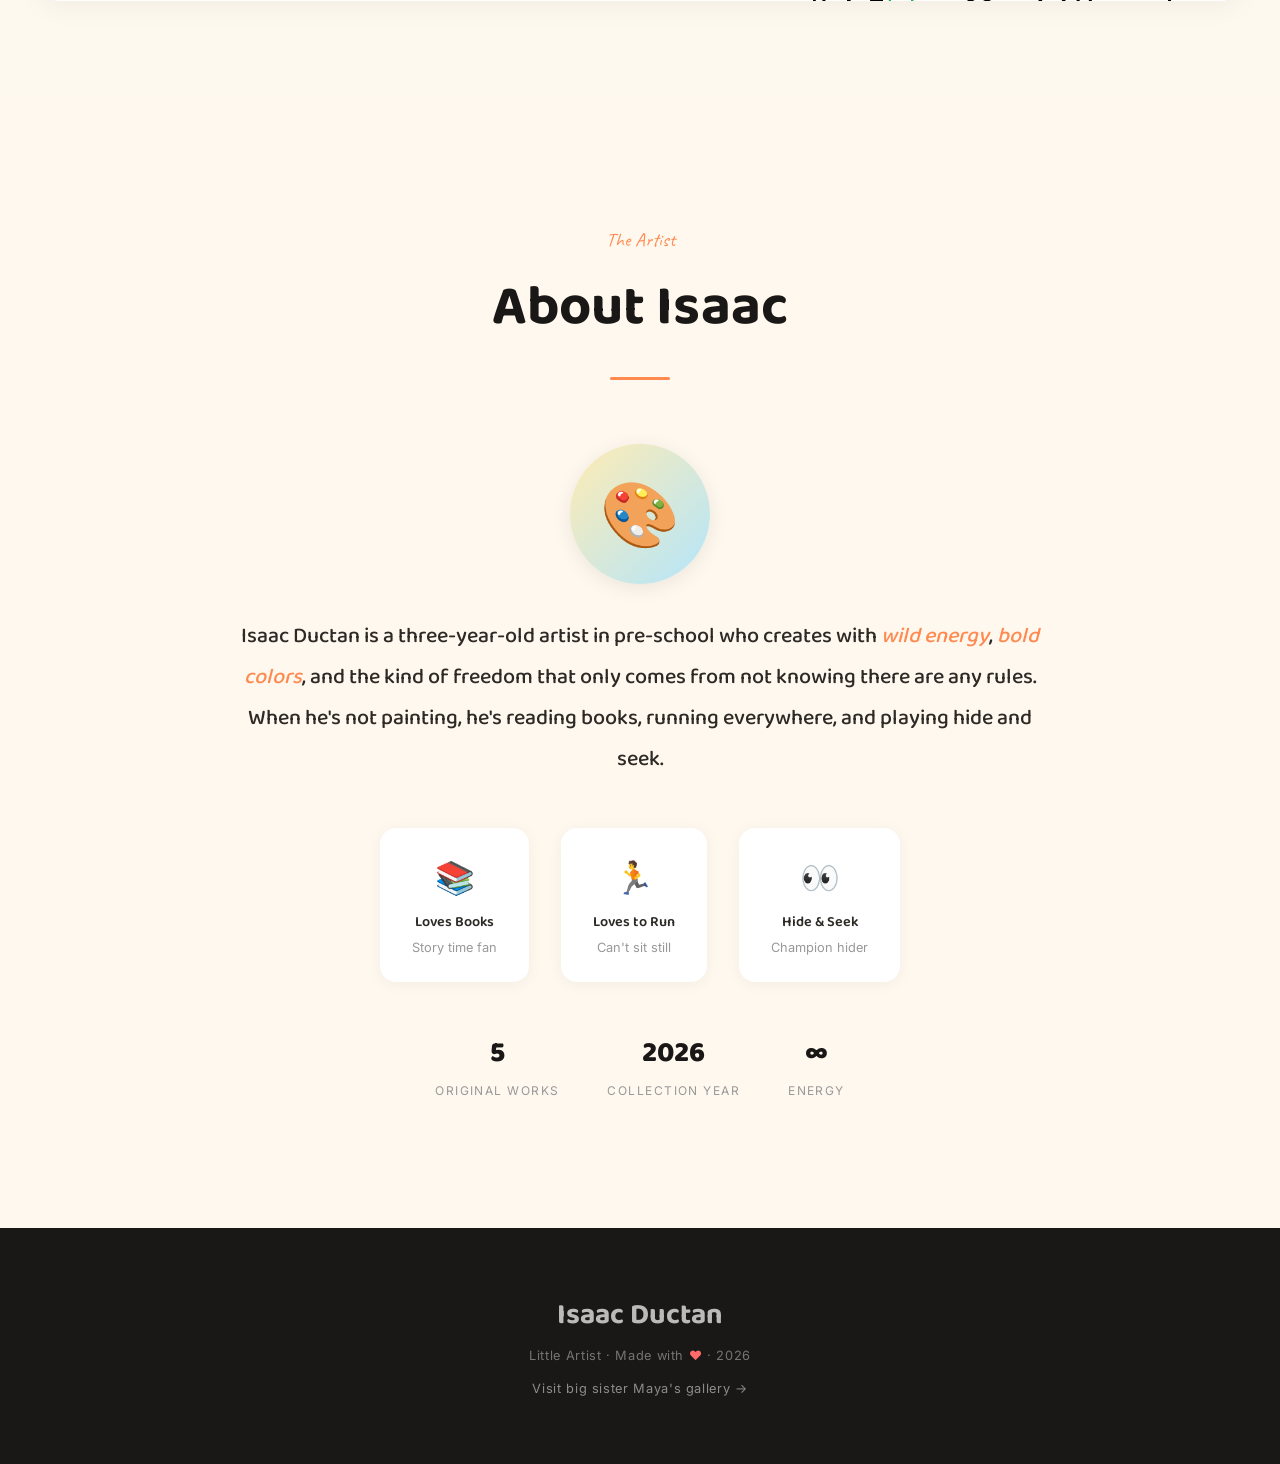
==== commit a22ae199: "Add painting 5 (Star Storm)" ====
--- a/index.html
+++ b/index.html
@@ -859,6 +859,25 @@
                     </div>
                 </div>
             </div>
+
+            <!-- Featured Painting 5 -->
+            <div class="artwork-card featured" onclick="openLightbox(4)">
+                <div class="artwork-info">
+                    <span class="artwork-number">No. 05</span>
+                    <h3 class="artwork-title">Star Storm</h3>
+                    <p class="artwork-medium">Digital Painting &middot; 2026</p>
+                    <p class="artwork-desc">A whole sky full of hand-drawn black sparkle stars &mdash; some big, some tiny &mdash; gets caught in a storm of bright lime green zigzags, electric blue scribbles, and a peach arc sweeping across the top like a comet's tail. Isaac's most layered piece yet: pattern, color, and chaos all dancing together on one canvas.</p>
+                    <div class="color-dots">
+                        <span class="color-dot" style="background: #212121;"></span>
+                        <span class="color-dot" style="background: #66bb6a;"></span>
+                        <span class="color-dot" style="background: #5c6bc0;"></span>
+                        <span class="color-dot" style="background: #ffab91;"></span>
+                    </div>
+                </div>
+                <div class="artwork-image-wrap">
+                    <img src="images/painting5.png" alt="Star Storm by Isaac Ductan" loading="lazy">
+                </div>
+            </div>
         </div>
     </section>
 
@@ -899,7 +918,7 @@
 
             <div class="artist-details">
                 <div class="artist-detail">
-                    <div class="artist-detail-value">4</div>
+                    <div class="artist-detail-value">5</div>
                     <div class="artist-detail-label">Original Works</div>
                 </div>
                 <div class="artist-detail">
@@ -959,6 +978,7 @@
             { src: 'images/painting2.png', title: 'Wild Swirl', sub: 'No. 02 \u00b7 Digital Painting \u00b7 2026' },
             { src: 'images/painting3.png', title: 'Dark Fire', sub: 'No. 03 \u00b7 Digital Painting \u00b7 2026' },
             { src: 'images/painting4.png', title: 'Tangled Lines', sub: 'No. 04 \u00b7 Digital Painting \u00b7 2026' },
+            { src: 'images/painting5.png', title: 'Star Storm', sub: 'No. 05 \u00b7 Digital Painting \u00b7 2026' },
         ];
 
         let currentIndex = 0;
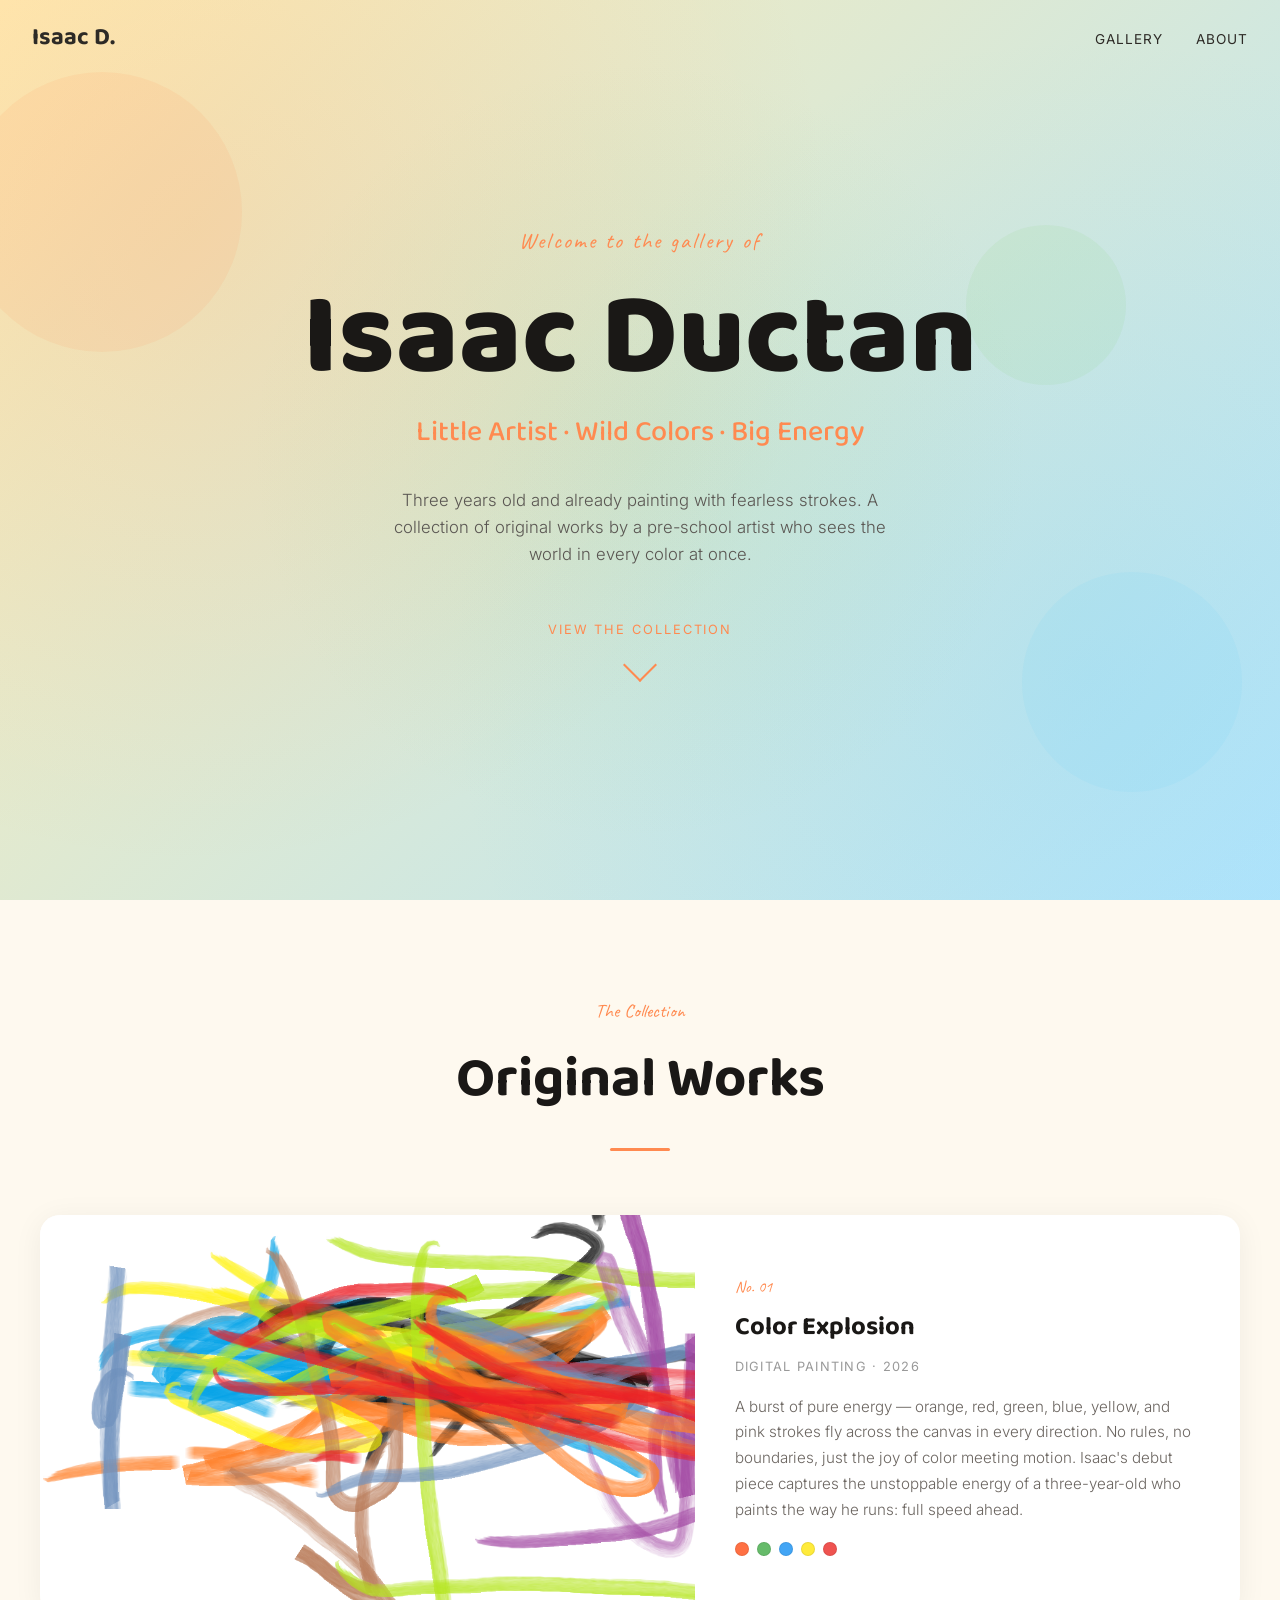
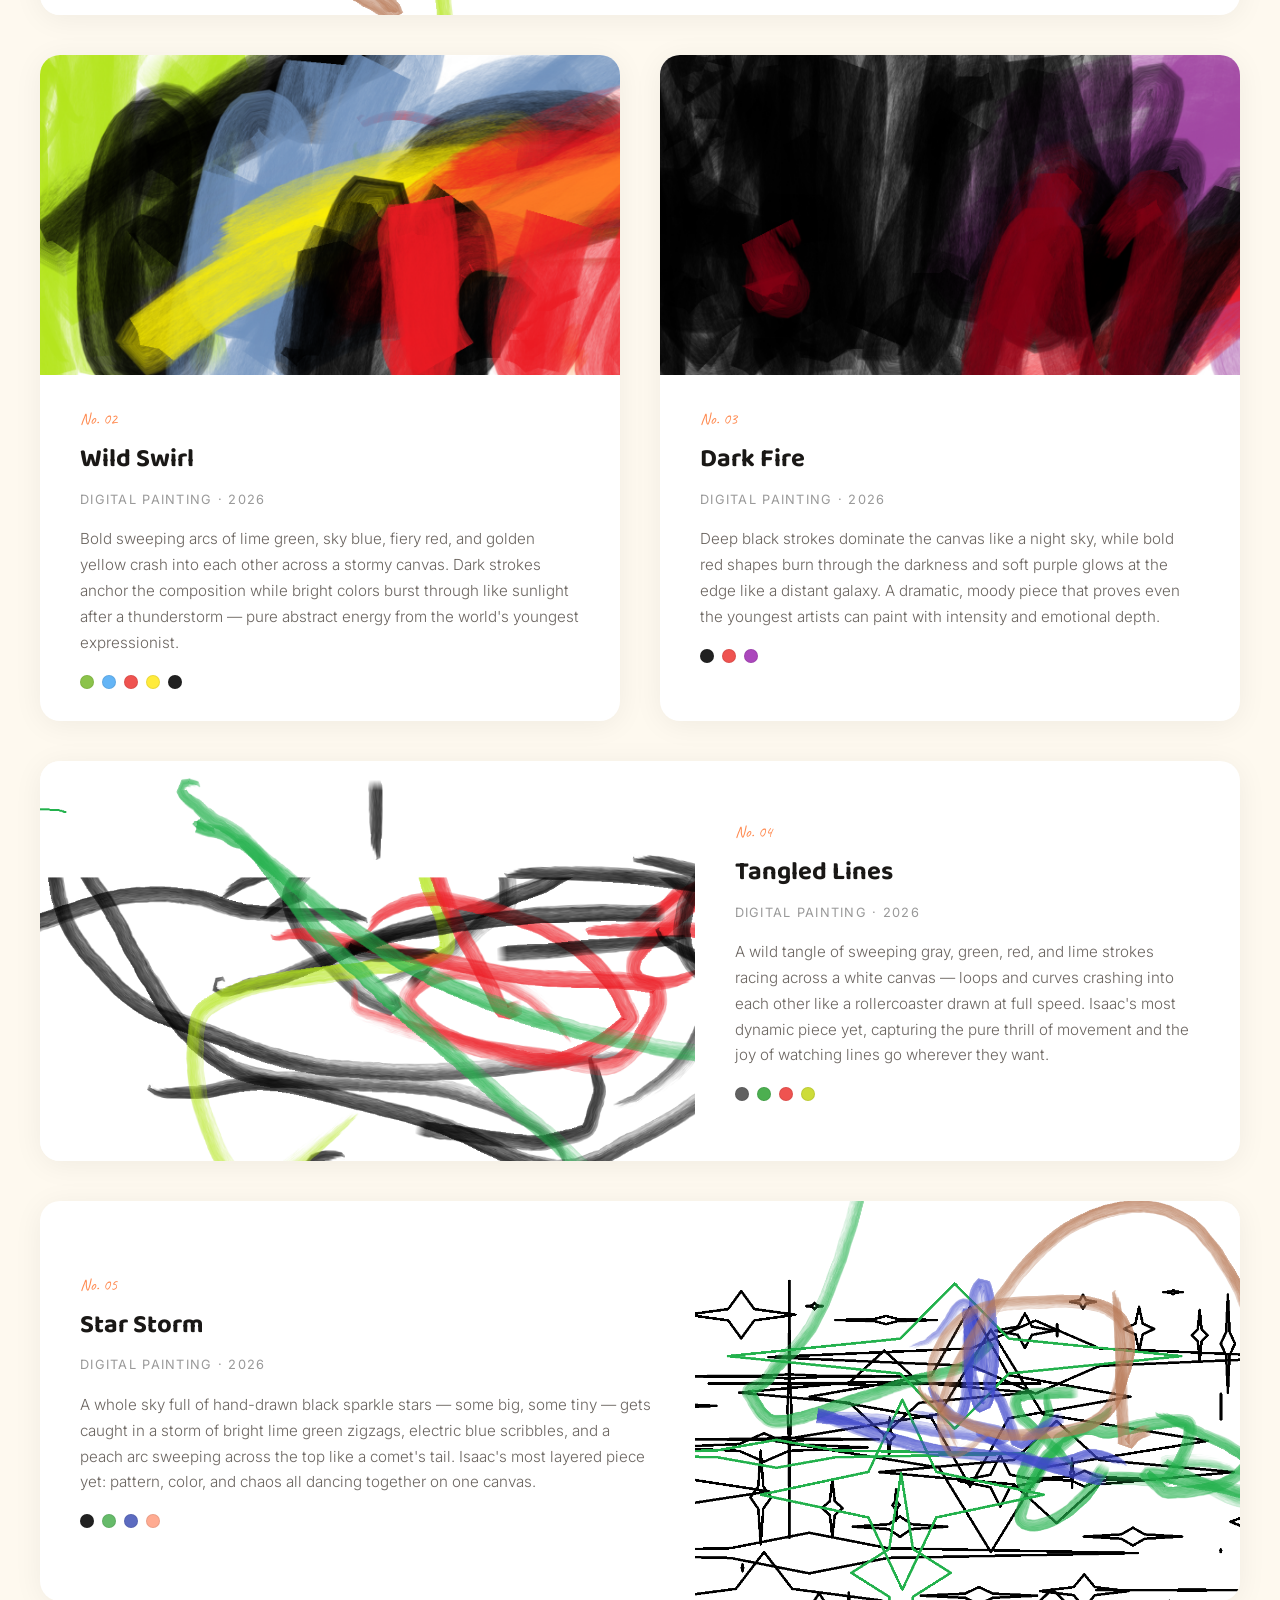
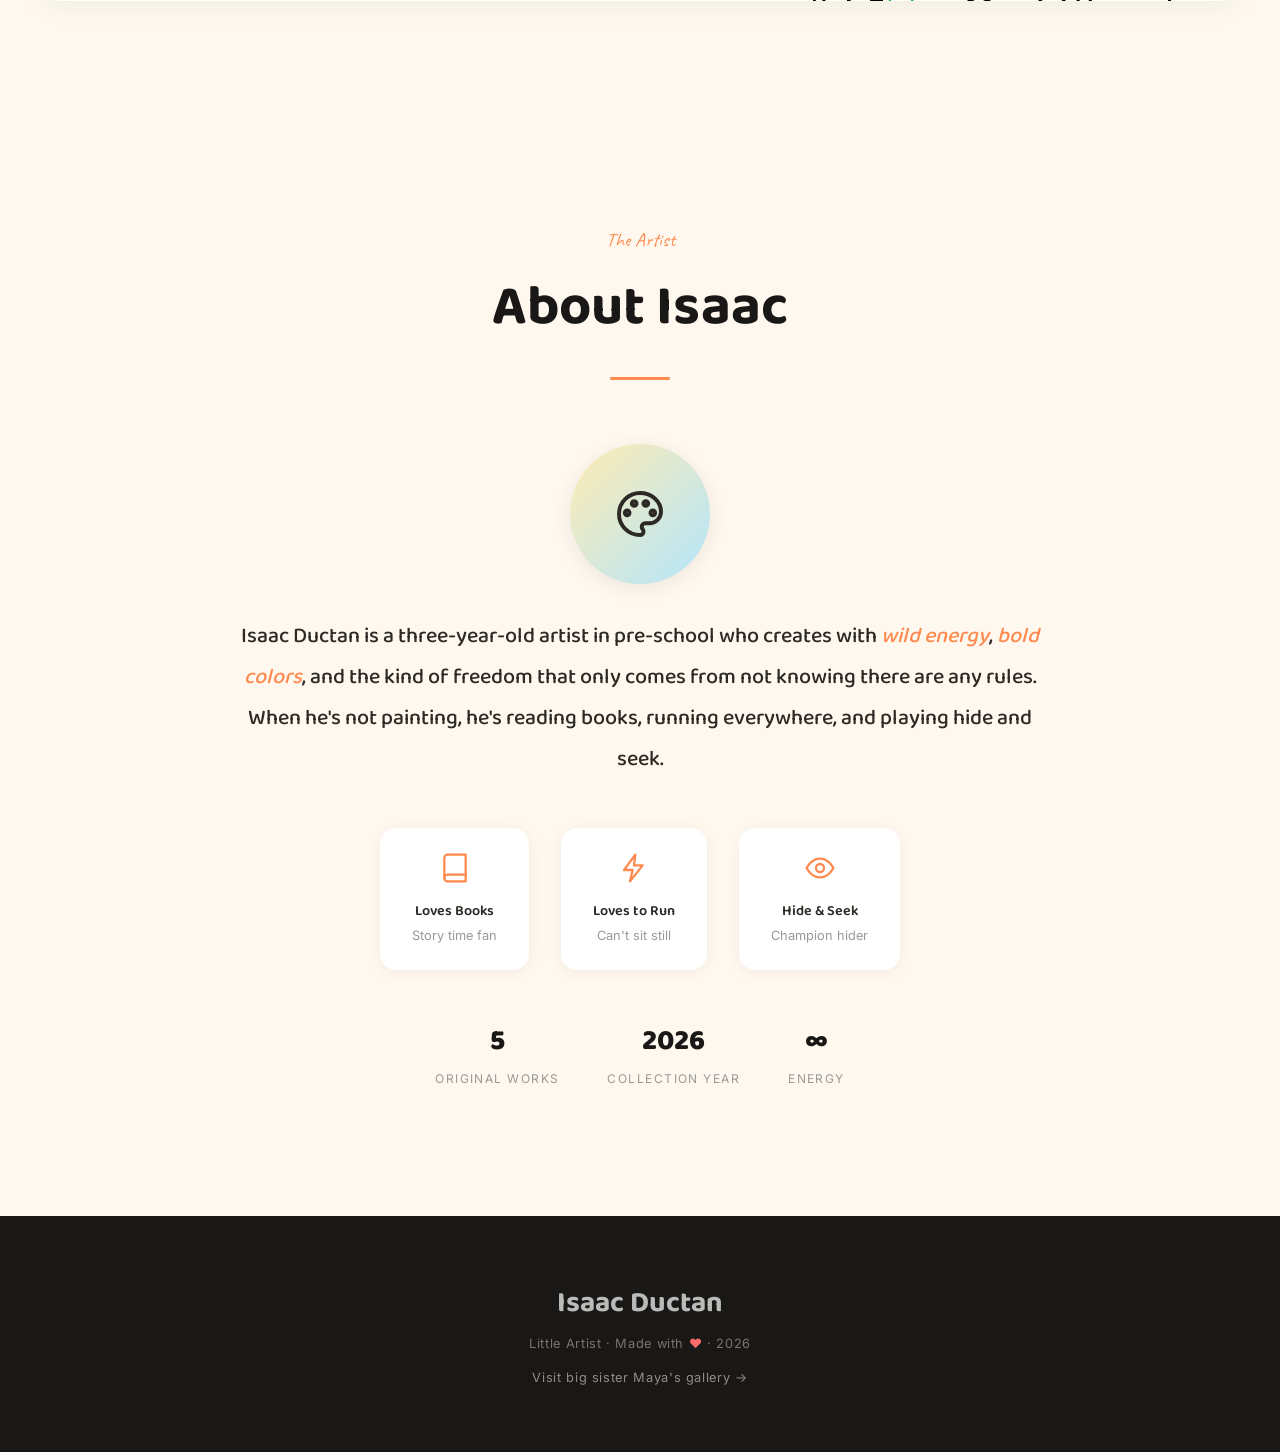
==== commit 9e4f4e69: "Design options round 1 (Race Track / Star Storm Sky / Color Crash) + line icons + mayaductan.com lin" ====
--- a/index.html
+++ b/index.html
@@ -459,9 +459,14 @@
             min-width: 140px;
         }
 
-        .fun-fact-emoji {
-            font-size: 2rem;
+        .fun-fact-icon {
             margin-bottom: 0.5rem;
+        }
+
+        .fun-fact-icon svg {
+            width: 32px;
+            height: 32px;
+            color: var(--orange);
         }
 
         .fun-fact-label {
@@ -891,7 +896,7 @@
             </div>
 
             <div class="about-avatar">
-                <span>&#127912;</span>
+                <svg width="56" height="56" viewBox="0 0 24 24" fill="none" stroke="#2d2a26" stroke-width="1.7" stroke-linecap="round" stroke-linejoin="round" aria-hidden="true"><path d="M12 3a9 9 0 1 0 0 18c.83 0 1.5-.67 1.5-1.5 0-.39-.15-.74-.39-1.01-.23-.26-.38-.61-.38-.99 0-.83.67-1.5 1.5-1.5H16a5 5 0 0 0 5-5c0-4.42-4.03-8-9-8z"/><circle cx="6.5" cy="11.5" r="1"/><circle cx="9.5" cy="7.5" r="1"/><circle cx="14.5" cy="7.5" r="1"/><circle cx="17.5" cy="11.5" r="1"/></svg>
             </div>
 
             <p class="about-text">
@@ -900,17 +905,17 @@
 
             <div class="fun-facts">
                 <div class="fun-fact">
-                    <div class="fun-fact-emoji">&#128218;</div>
+                    <div class="fun-fact-icon"><svg viewBox="0 0 24 24" fill="none" stroke="currentColor" stroke-width="1.7" stroke-linecap="round" stroke-linejoin="round" aria-hidden="true"><path d="M4 19.5A2.5 2.5 0 0 1 6.5 17H20"/><path d="M6.5 2H20v20H6.5A2.5 2.5 0 0 1 4 19.5v-15A2.5 2.5 0 0 1 6.5 2z"/></svg></div>
                     <div class="fun-fact-label">Loves Books</div>
                     <div class="fun-fact-value">Story time fan</div>
                 </div>
                 <div class="fun-fact">
-                    <div class="fun-fact-emoji">&#127939;</div>
+                    <div class="fun-fact-icon"><svg viewBox="0 0 24 24" fill="none" stroke="currentColor" stroke-width="1.7" stroke-linecap="round" stroke-linejoin="round" aria-hidden="true"><path d="M13 2 4.5 13.5H11L9 22l9.5-12H12L13 2Z"/></svg></div>
                     <div class="fun-fact-label">Loves to Run</div>
                     <div class="fun-fact-value">Can't sit still</div>
                 </div>
                 <div class="fun-fact">
-                    <div class="fun-fact-emoji">&#128064;</div>
+                    <div class="fun-fact-icon"><svg viewBox="0 0 24 24" fill="none" stroke="currentColor" stroke-width="1.7" stroke-linecap="round" stroke-linejoin="round" aria-hidden="true"><path d="M2 12s3.5-7 10-7 10 7 10 7-3.5 7-10 7-10-7-10-7z"/><circle cx="12" cy="12" r="3"/></svg></div>
                     <div class="fun-fact-label">Hide & Seek</div>
                     <div class="fun-fact-value">Champion hider</div>
                 </div>
@@ -937,7 +942,7 @@
     <footer>
         <div class="footer-name">Isaac Ductan</div>
         <p>Little Artist &middot; Made with <span class="footer-heart">&hearts;</span> &middot; 2026</p>
-        <p style="margin-top: 0.8rem;"><a class="footer-link" href="https://amosductan.github.io/maya-ductan-gallery/">Visit big sister Maya's gallery &rarr;</a></p>
+        <p style="margin-top: 0.8rem;"><a class="footer-link" href="https://mayaductan.com/">Visit big sister Maya's gallery &rarr;</a></p>
     </footer>
 
     <!-- Lightbox -->
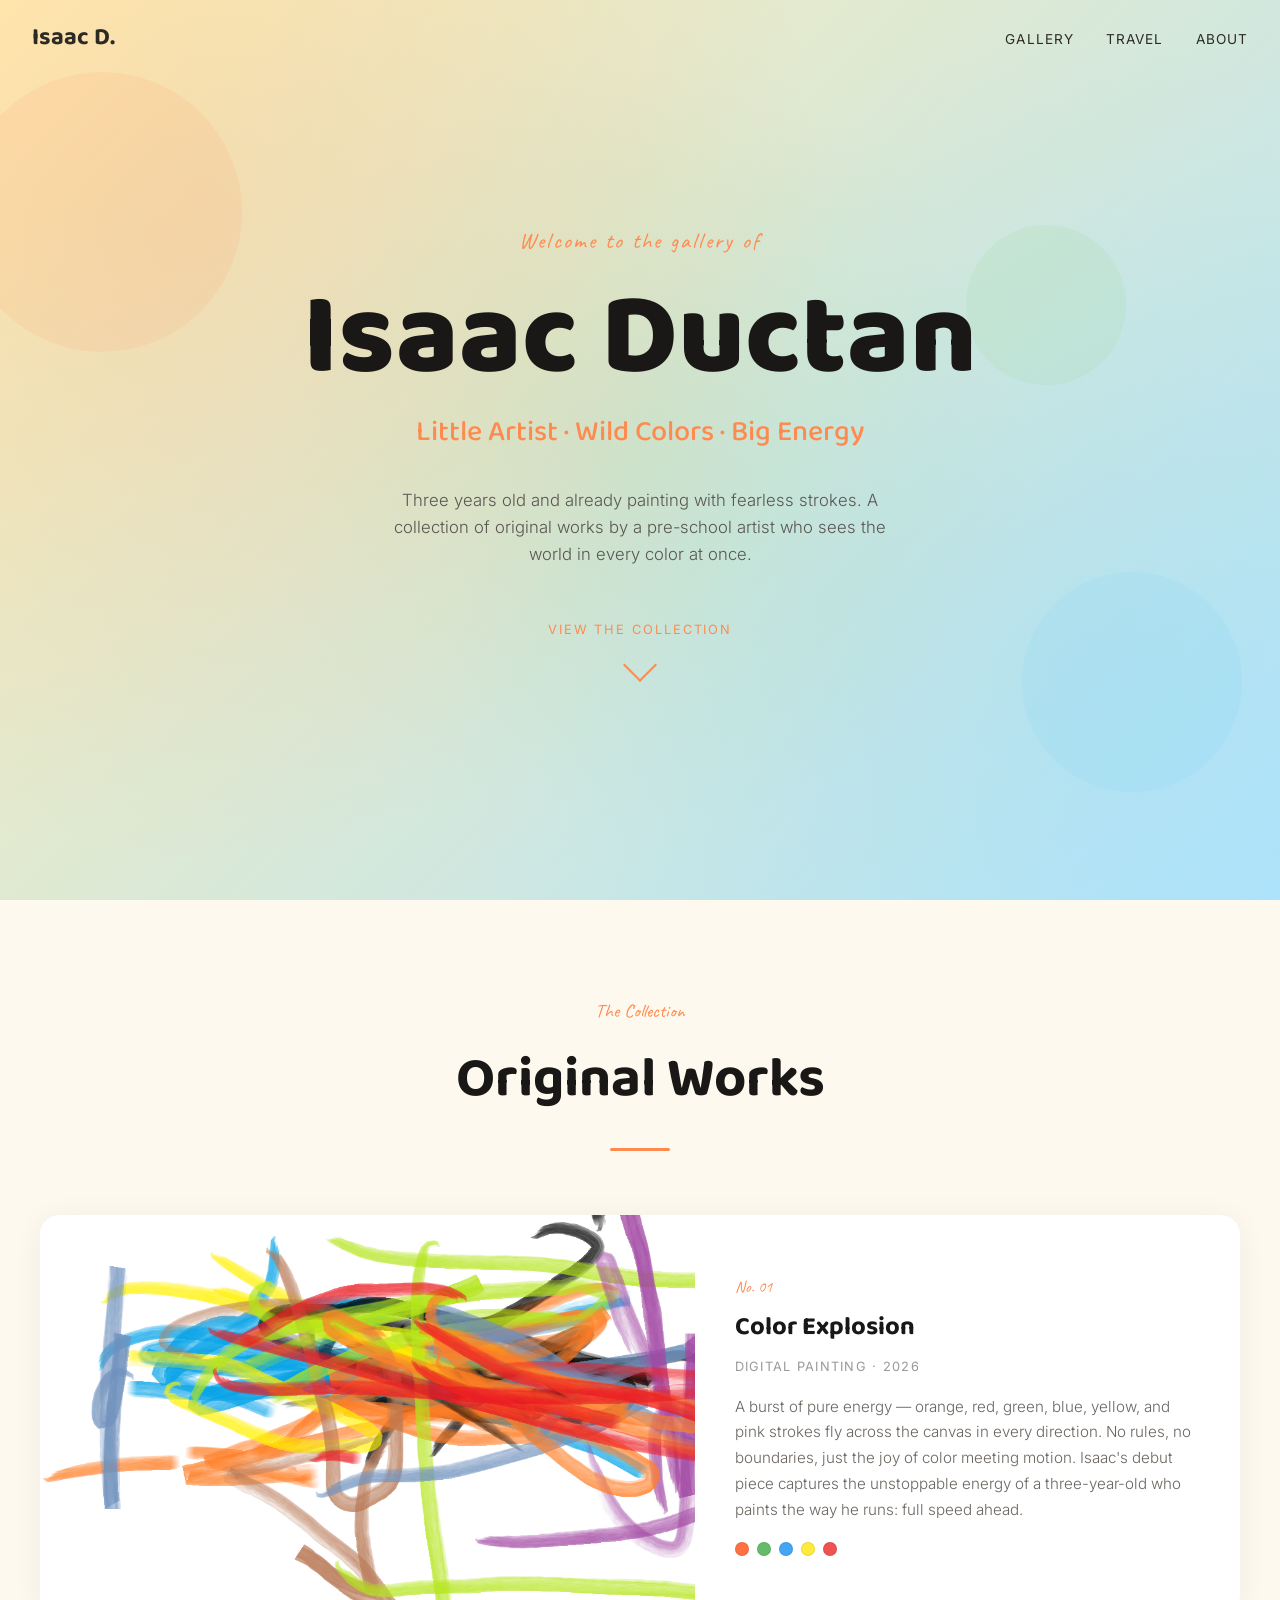
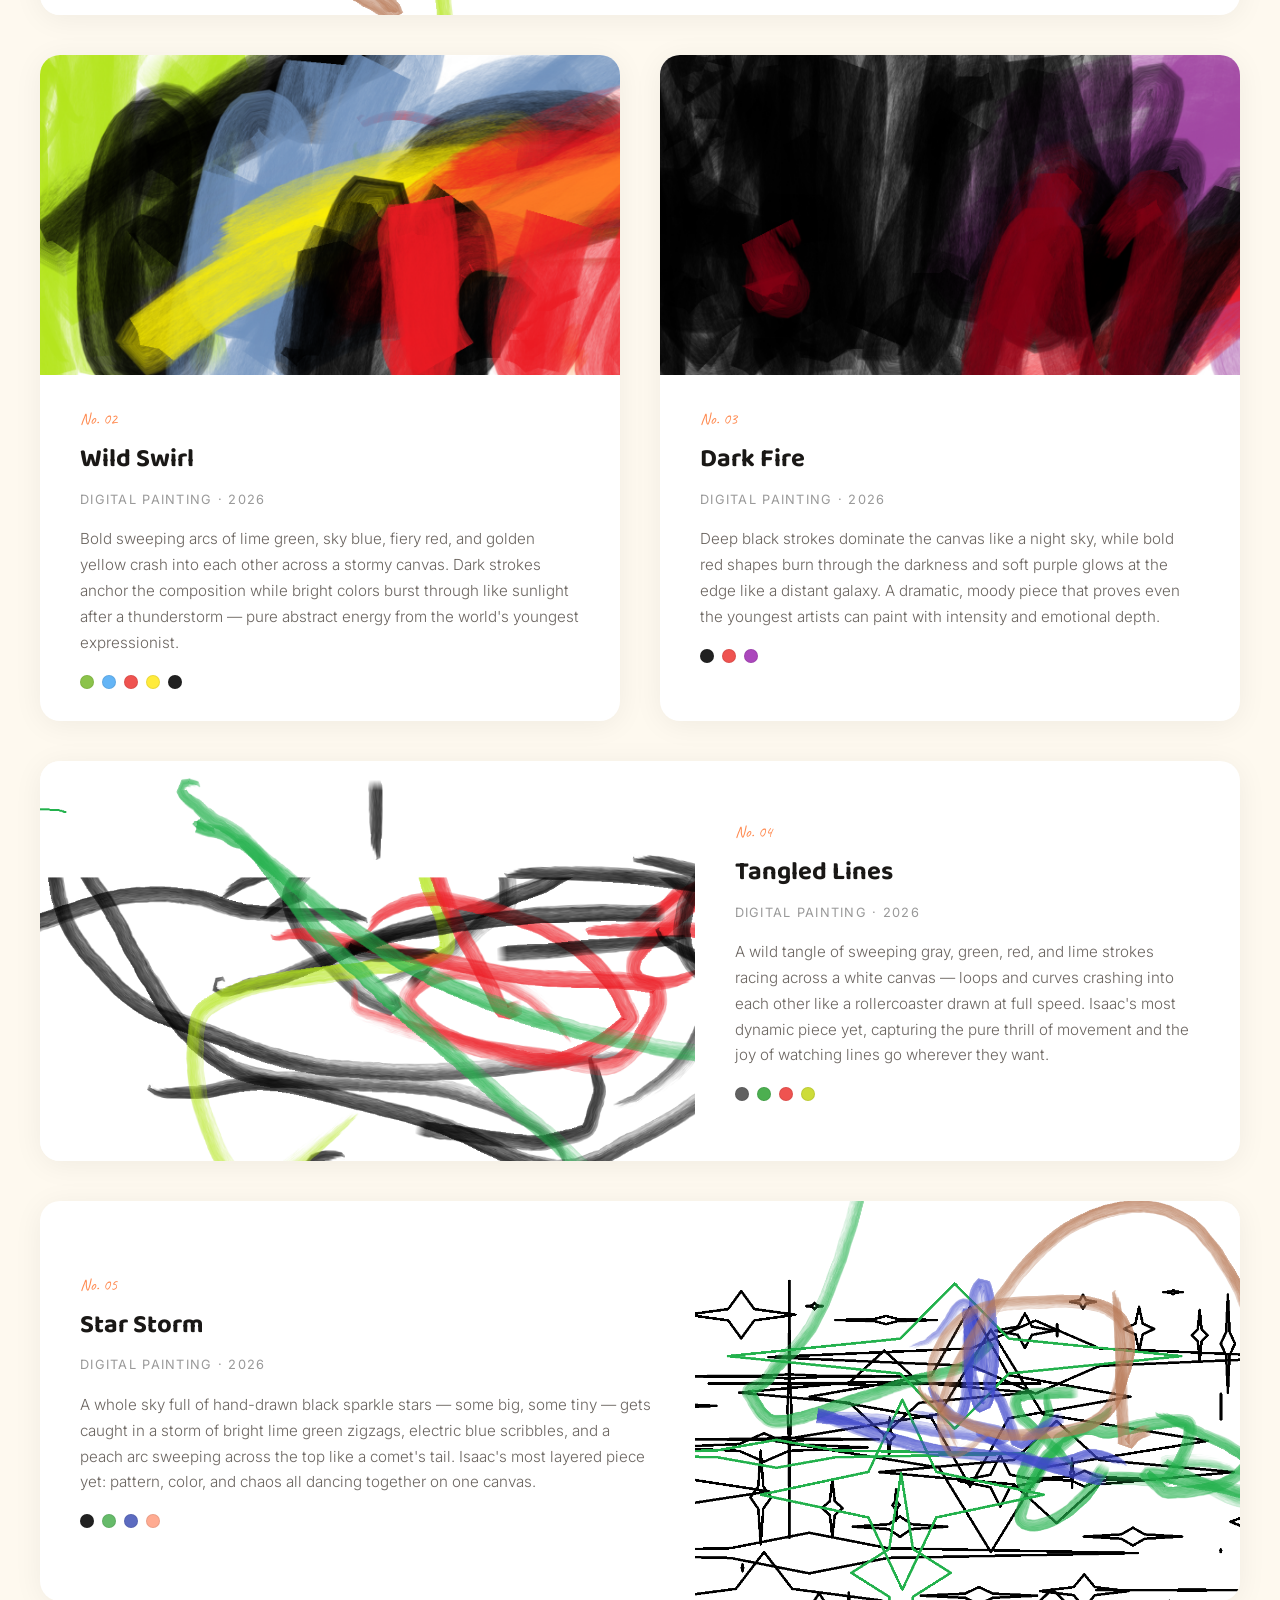
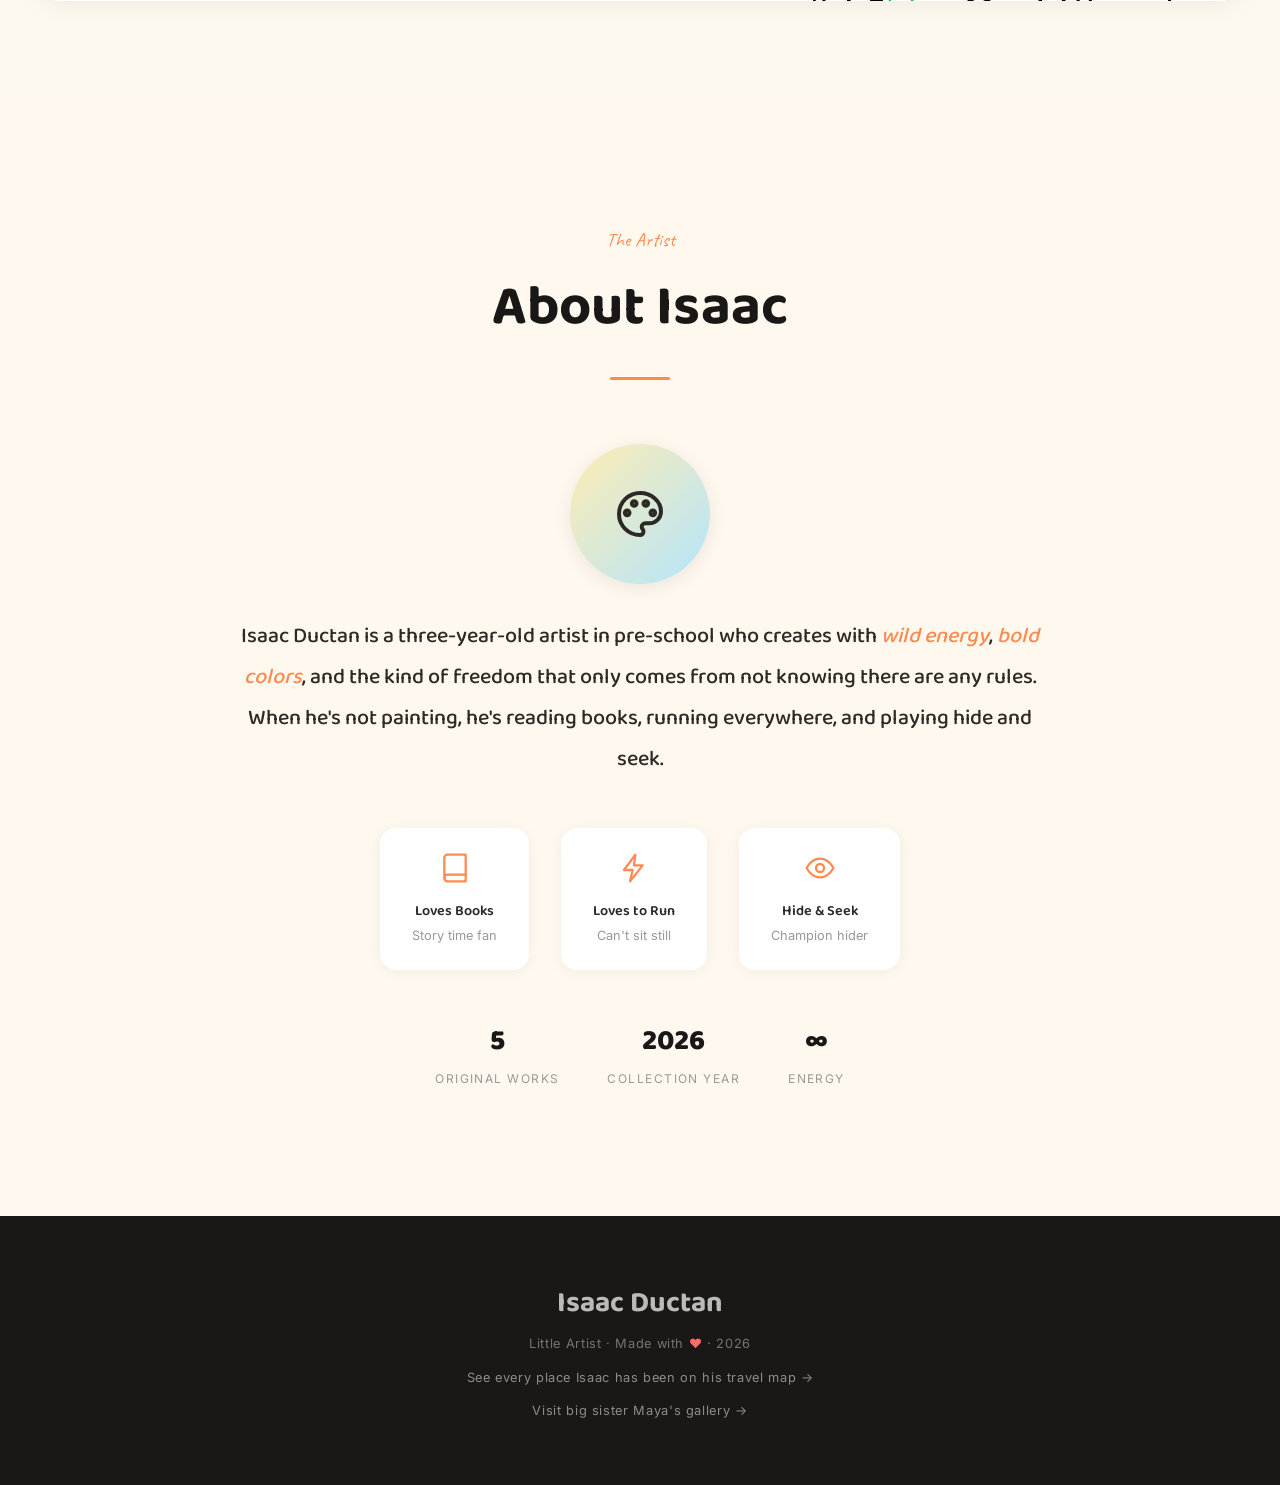
==== commit 2ca08543: "Add interactive Travel Map page (/travel/) with passport stamps and flight tour; link from nav and f" ====
--- a/index.html
+++ b/index.html
@@ -755,6 +755,7 @@
         <a href="#" class="nav-logo">Isaac D.</a>
         <ul class="nav-links">
             <li><a href="#gallery">Gallery</a></li>
+            <li><a href="travel/">Travel</a></li>
             <li><a href="#about">About</a></li>
         </ul>
     </nav>
@@ -942,6 +943,7 @@
     <footer>
         <div class="footer-name">Isaac Ductan</div>
         <p>Little Artist &middot; Made with <span class="footer-heart">&hearts;</span> &middot; 2026</p>
+        <p style="margin-top: 0.8rem;"><a class="footer-link" href="travel/">See every place Isaac has been on his travel map &rarr;</a></p>
         <p style="margin-top: 0.8rem;"><a class="footer-link" href="https://mayaductan.com/">Visit big sister Maya's gallery &rarr;</a></p>
     </footer>
 
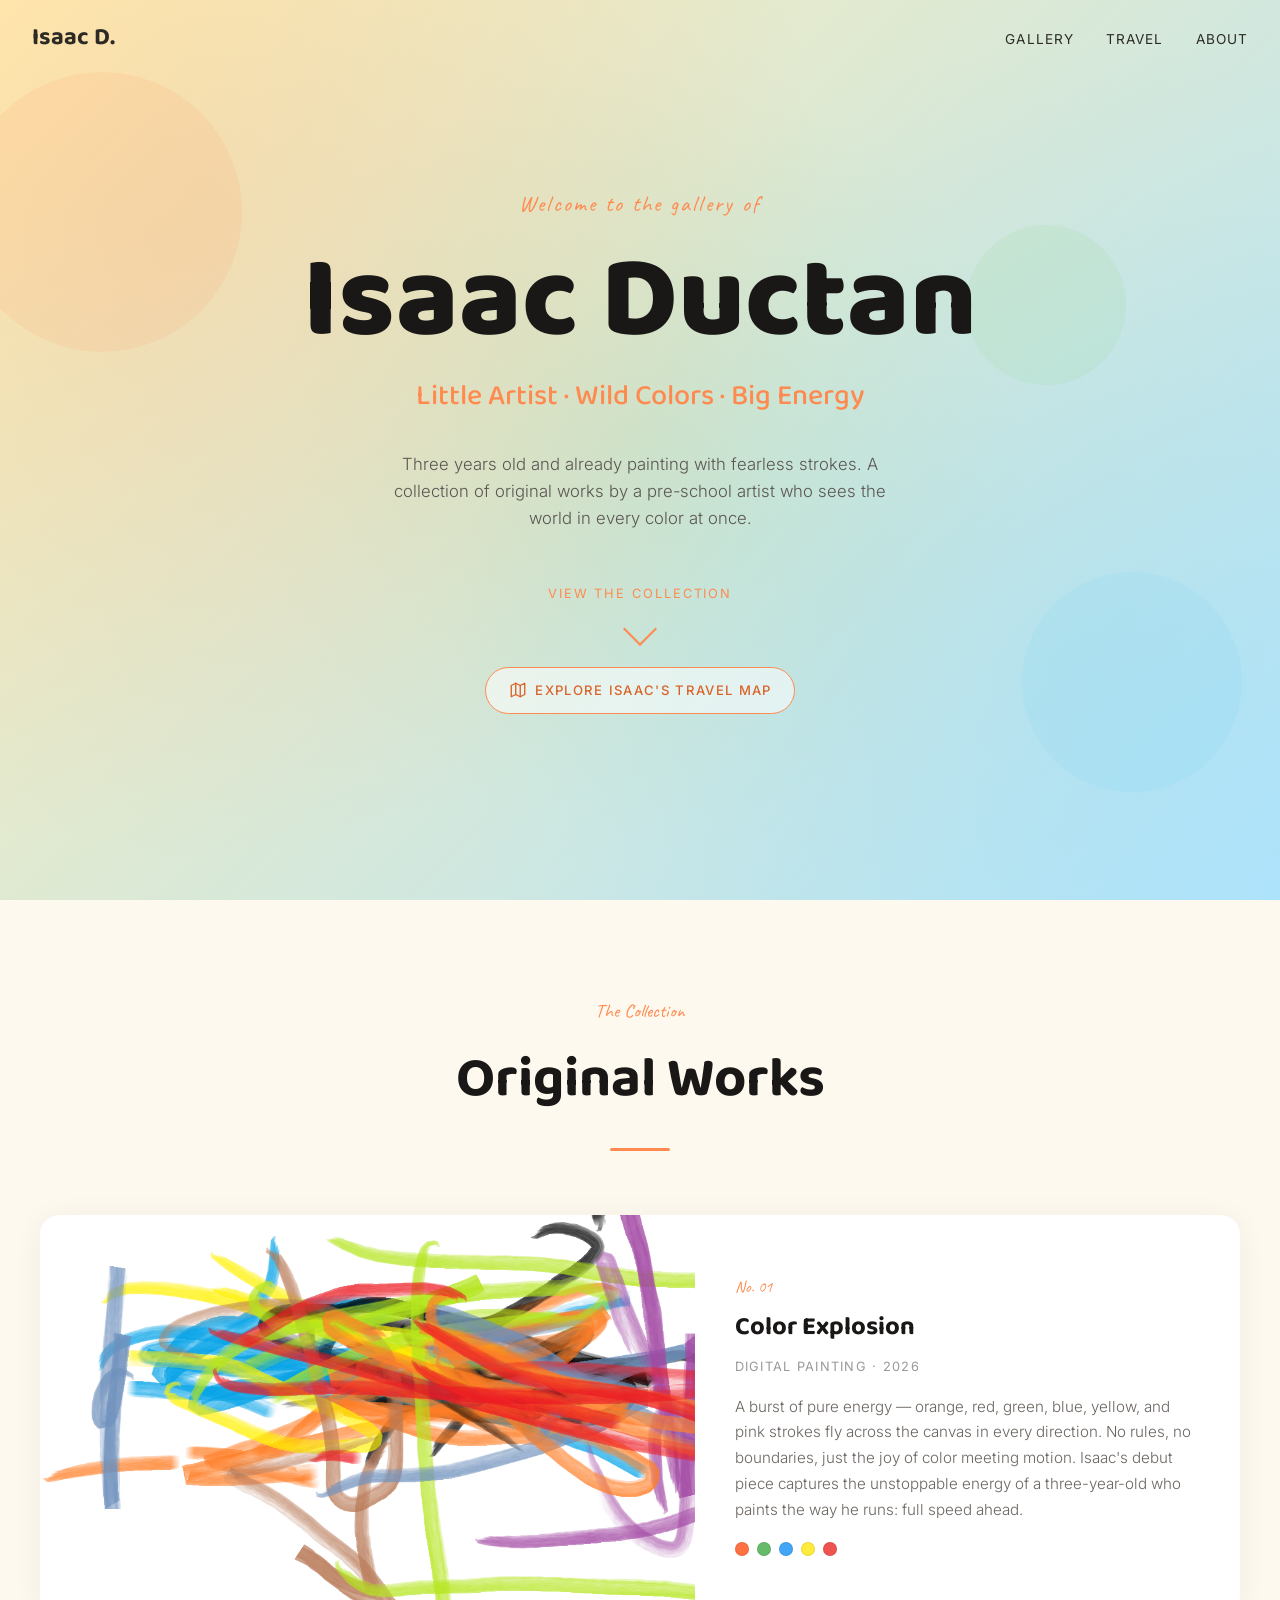
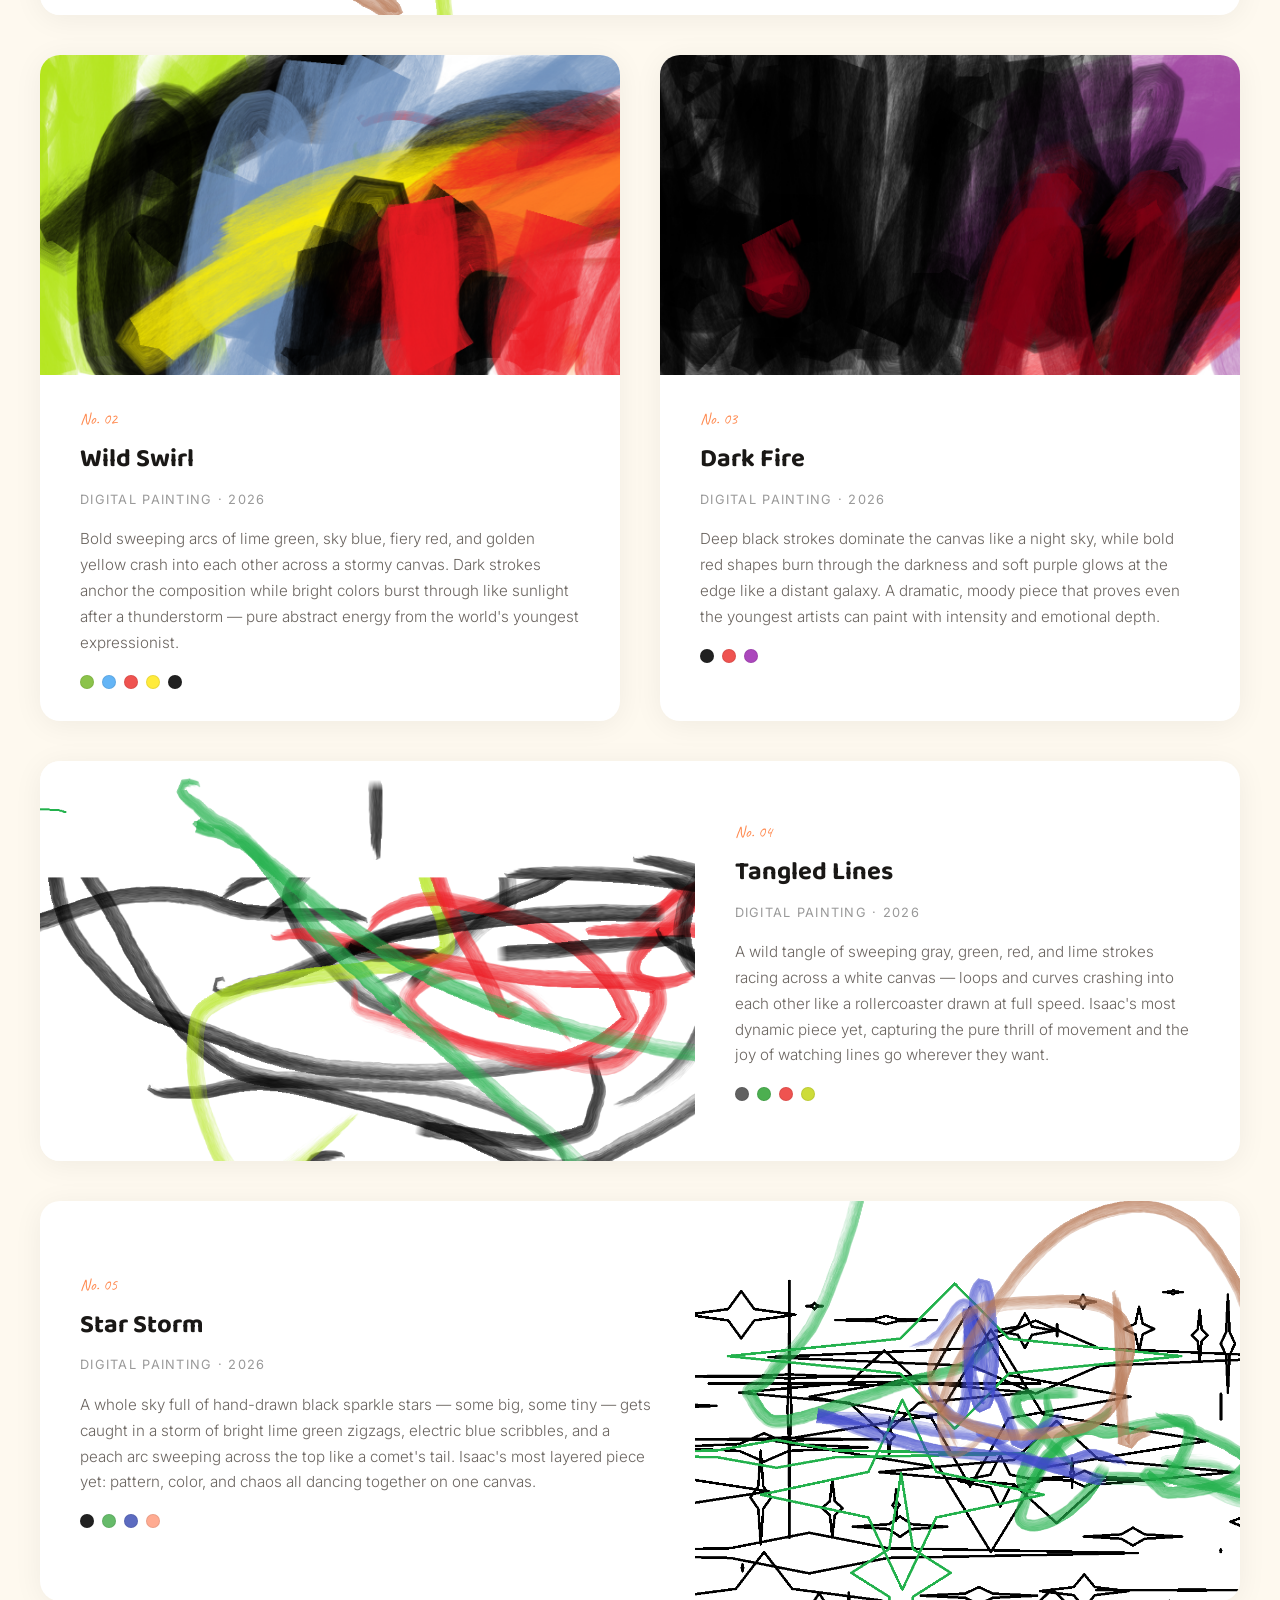
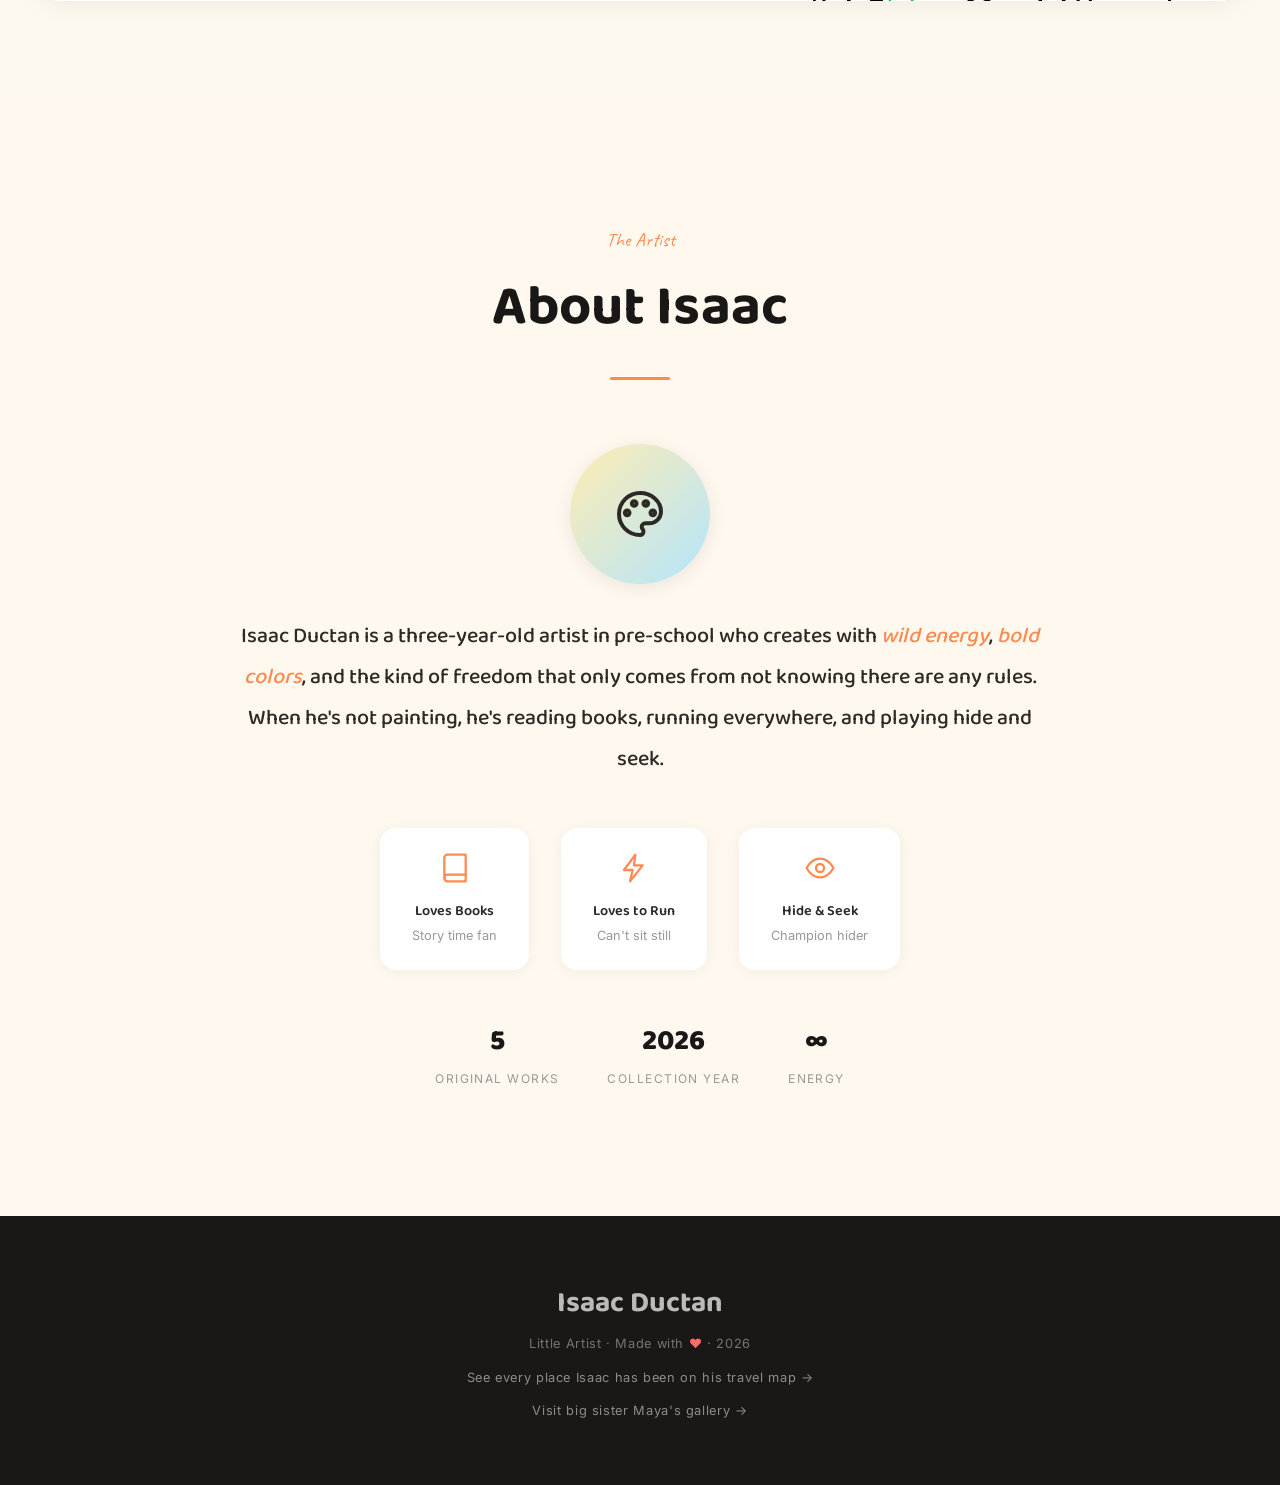
==== commit b2526e11: "Home page: keep the nav on phones and add an Explore the travel map button in the hero" ====
--- a/index.html
+++ b/index.html
@@ -128,6 +128,33 @@
             animation: fadeUp 1s ease 1.2s forwards;
         }
 
+        .hero-cta {
+            opacity: 0;
+            animation: fadeUp 1s ease 1.4s forwards;
+            margin-top: 1.6rem;
+        }
+        .hero-cta a {
+            display: inline-flex;
+            align-items: center;
+            gap: 0.55rem;
+            padding: 0.75rem 1.4rem;
+            border-radius: 999px;
+            border: 1.5px solid var(--orange);
+            color: #d9642a;
+            background: rgba(255,255,255,0.55);
+            text-decoration: none;
+            font-size: 0.82rem;
+            font-weight: 500;
+            letter-spacing: 0.1em;
+            text-transform: uppercase;
+            transition: background 0.3s, color 0.3s, transform 0.2s;
+        }
+        .hero-cta a:hover {
+            background: var(--orange);
+            color: #fff;
+            transform: translateY(-2px);
+        }
+        .hero-cta svg { width: 18px; height: 18px; }
         .scroll-hint a {
             display: inline-flex;
             flex-direction: column;
@@ -678,7 +705,14 @@
 
         @media (max-width: 600px) {
             .nav-links {
-                display: none;
+                gap: 1rem;
+            }
+            .nav-links a {
+                font-size: 0.72rem;
+                letter-spacing: 0.06em;
+            }
+            nav {
+                padding: 0.9rem 1.1rem;
             }
 
             .hero-title {
@@ -775,6 +809,9 @@
                     View the Collection
                     <div class="scroll-arrow"></div>
                 </a>
+            </div>
+            <div class="hero-cta">
+                <a href="travel/"><svg viewBox="0 0 24 24" fill="none" stroke="currentColor" stroke-width="1.8" stroke-linecap="round" stroke-linejoin="round" aria-hidden="true"><path d="M3 6l6-3 6 3 6-3v15l-6 3-6-3-6 3z"/><path d="M9 3v15M15 6v15"/></svg>Explore Isaac's travel map</a>
             </div>
         </div>
     </section>
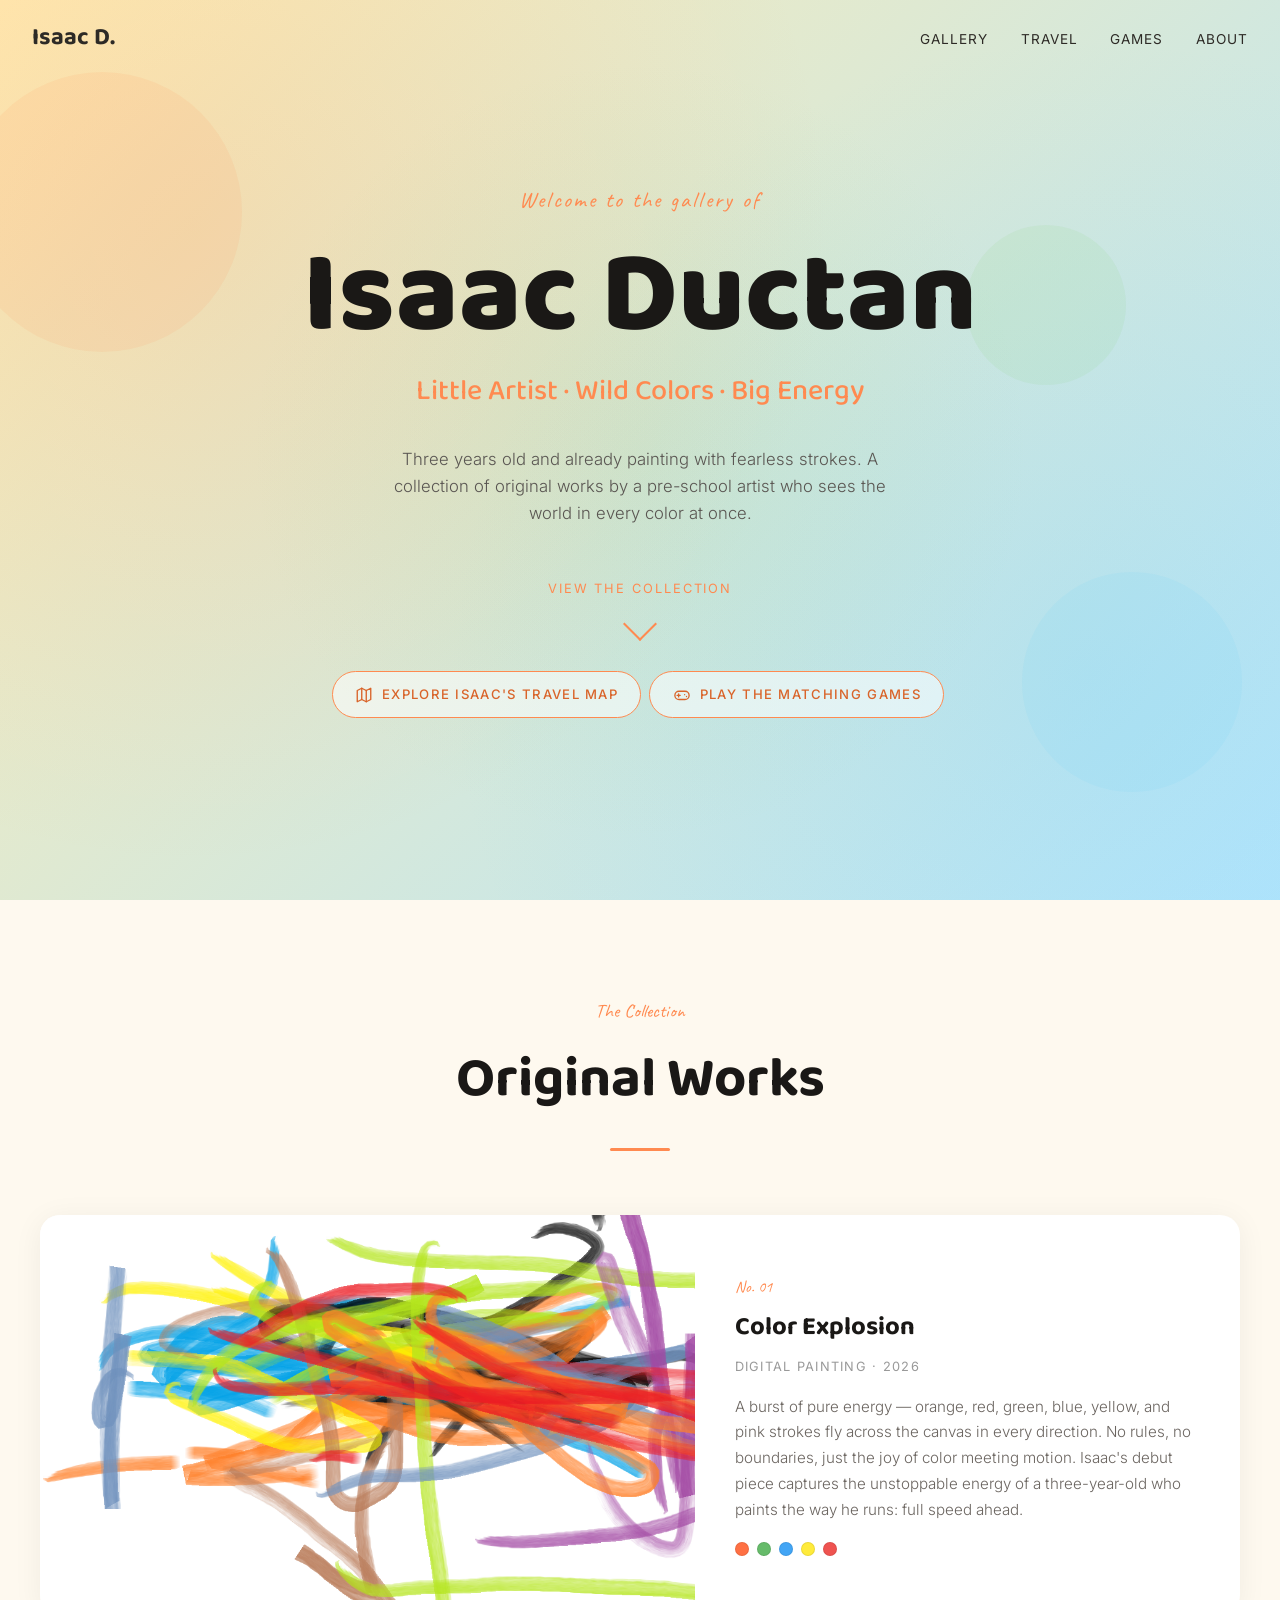
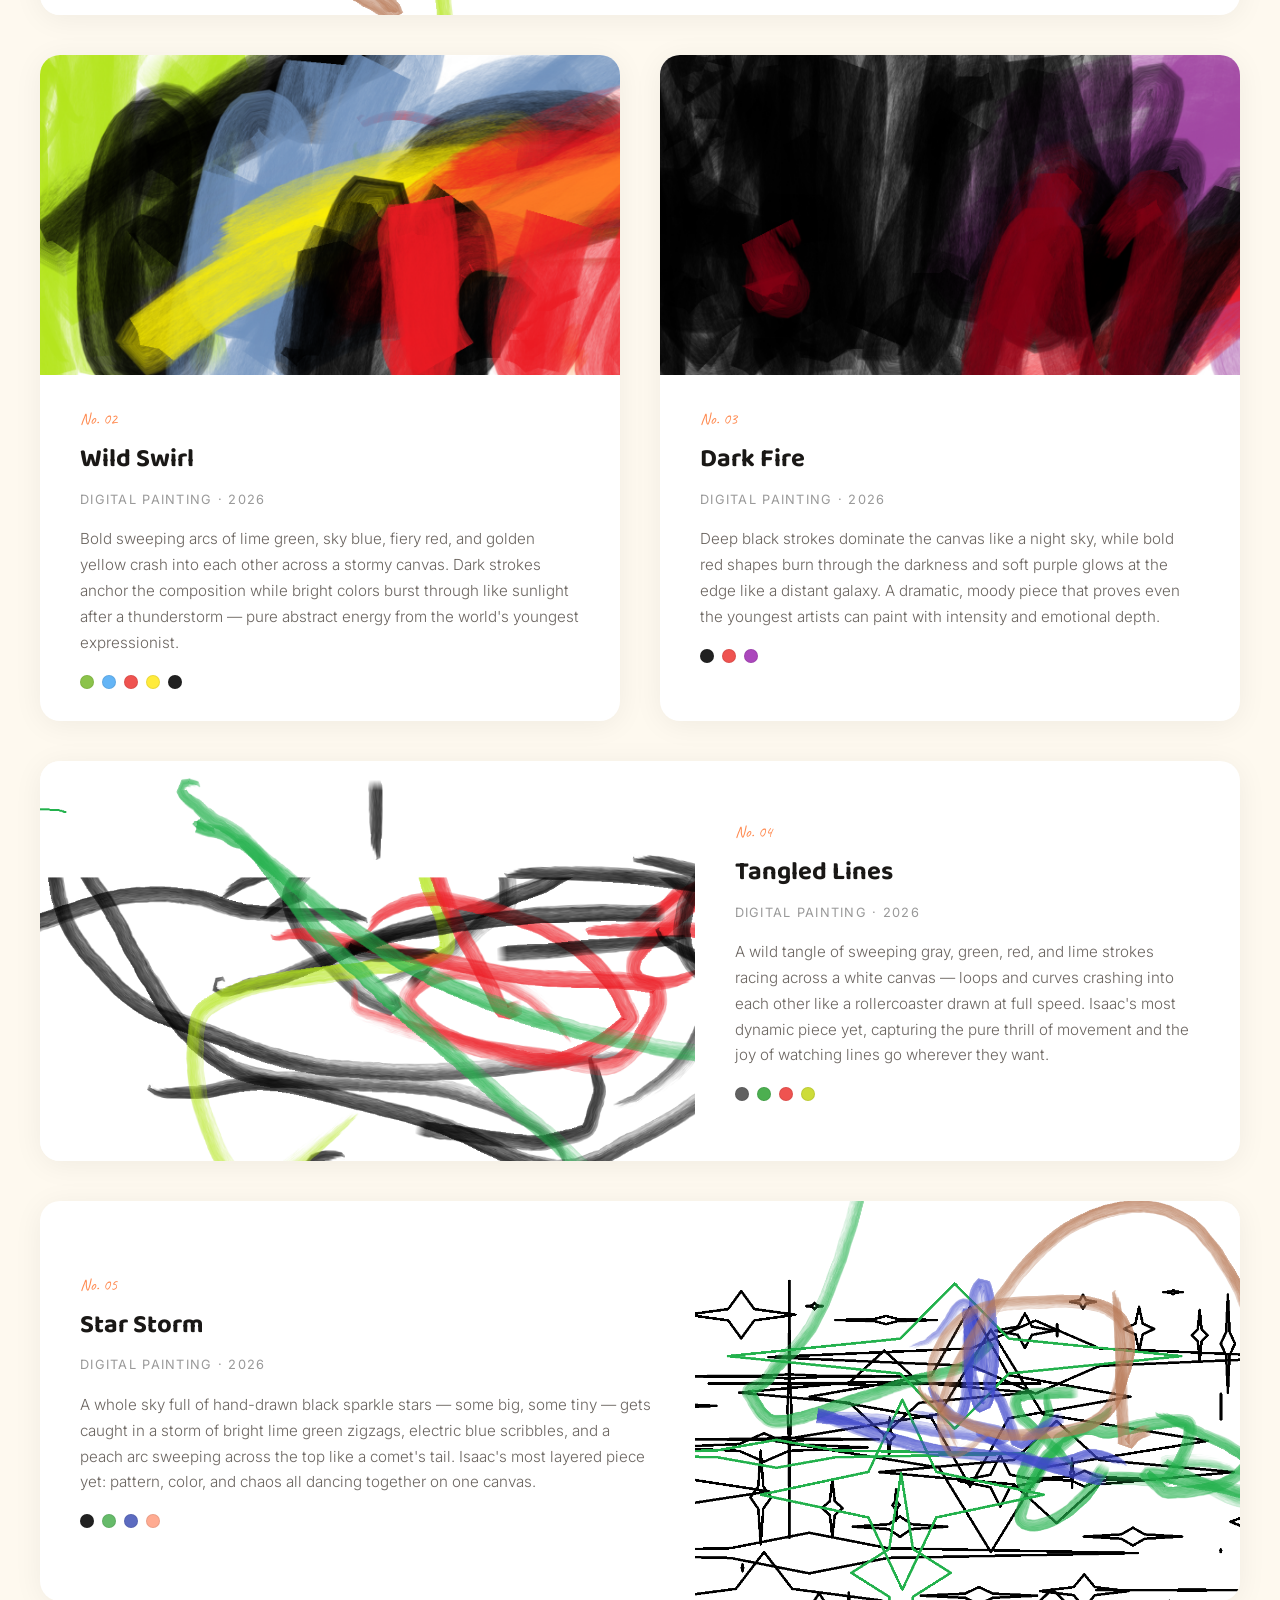
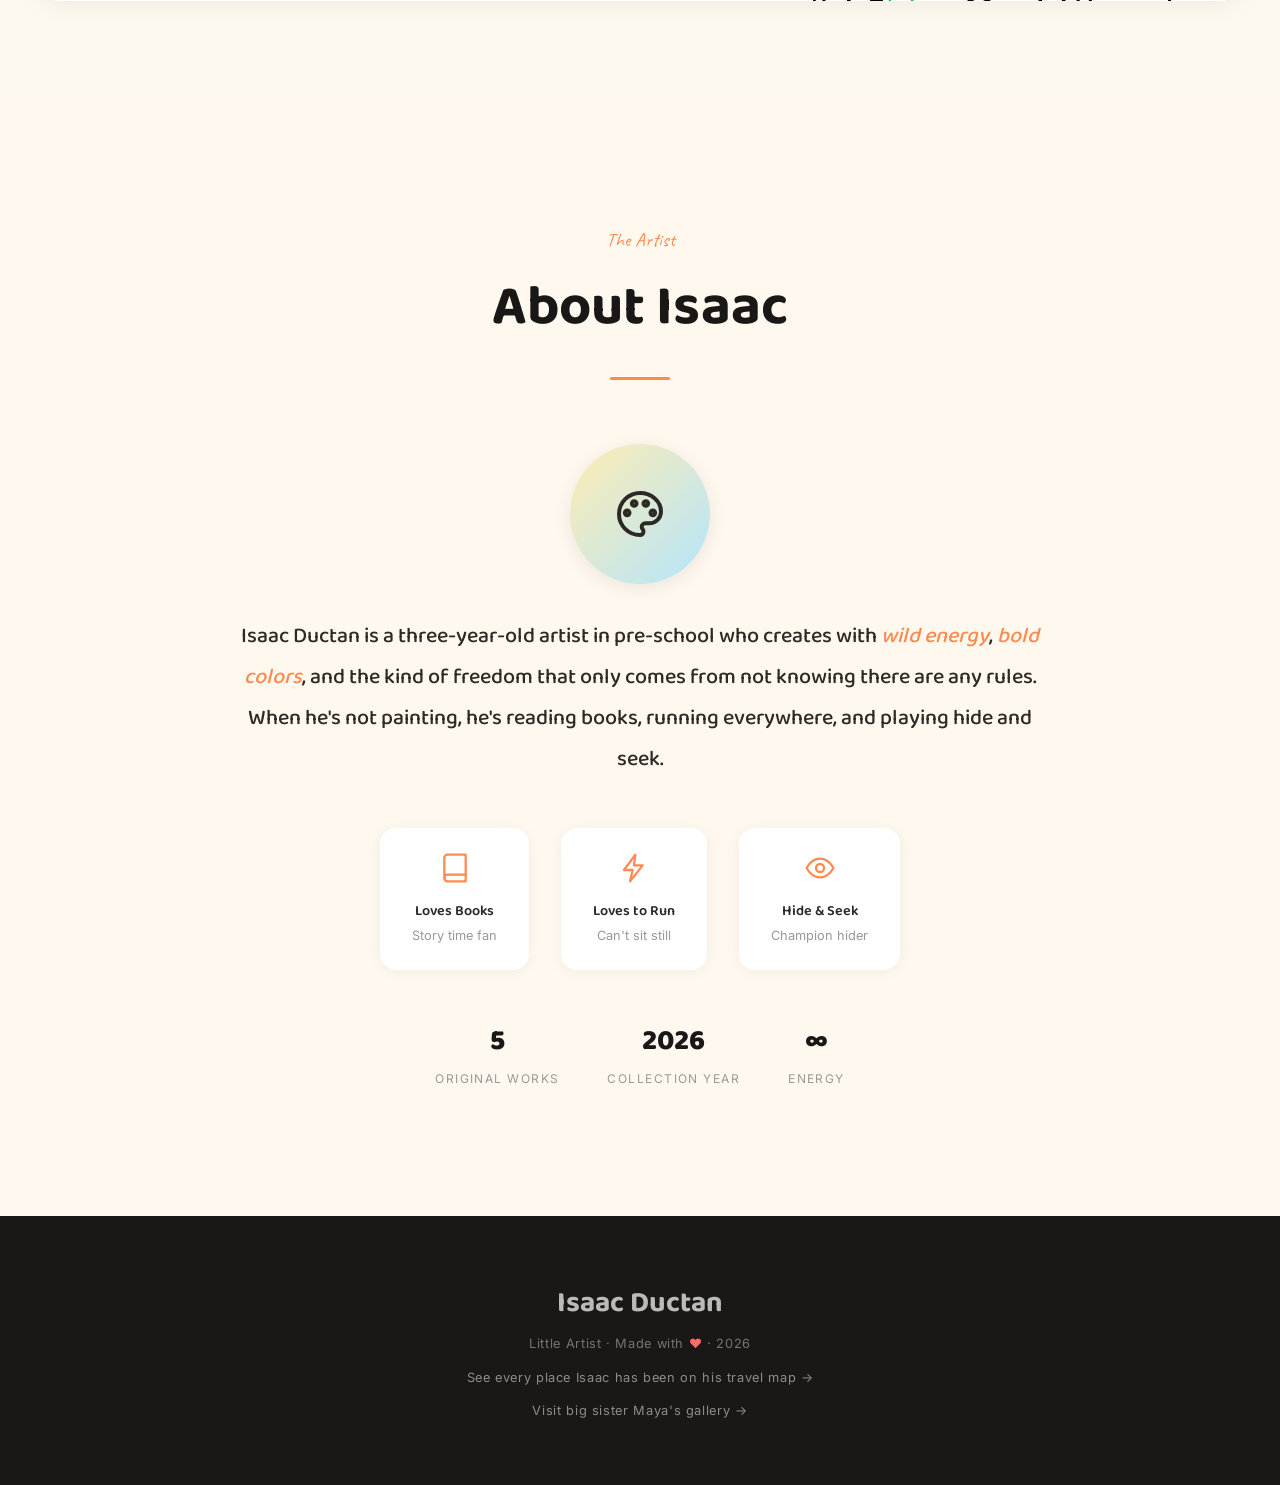
==== commit a8ad65a4: "Add a Games section: three picture-matching games with a picker page Generated by the Spot It Game p" ====
--- a/index.html
+++ b/index.html
@@ -781,8 +781,10 @@
             right: 12%;
         }
     </style>
+<link rel="stylesheet" href="assets/accessibility.css">
 </head>
 <body>
+<a class="skip-link" href="#gallery">Skip to artwork</a>
 
     <!-- Navigation -->
     <nav id="navbar">
@@ -790,6 +792,7 @@
         <ul class="nav-links">
             <li><a href="#gallery">Gallery</a></li>
             <li><a href="travel/">Travel</a></li>
+            <li><a href="games/">Games</a></li>
             <li><a href="#about">About</a></li>
         </ul>
     </nav>
@@ -812,6 +815,7 @@
             </div>
             <div class="hero-cta">
                 <a href="travel/"><svg viewBox="0 0 24 24" fill="none" stroke="currentColor" stroke-width="1.8" stroke-linecap="round" stroke-linejoin="round" aria-hidden="true"><path d="M3 6l6-3 6 3 6-3v15l-6 3-6-3-6 3z"/><path d="M9 3v15M15 6v15"/></svg>Explore Isaac's travel map</a>
+                <a href="games/" style="margin:.6rem .25rem 0"><svg viewBox="0 0 24 24" fill="none" stroke="currentColor" stroke-width="1.8" stroke-linecap="round" stroke-linejoin="round" aria-hidden="true"><rect x="2.5" y="7" width="19" height="11" rx="5.5"/><path d="M7.5 10.5v4M5.5 12.5h4M15.5 11.500h.01M18 14h.01"/></svg>Play the matching games</a>
             </div>
         </div>
     </section>
@@ -998,78 +1002,7 @@
         </div>
     </div>
 
-    <script>
-        // Scroll-triggered animations
-        const observer = new IntersectionObserver((entries) => {
-            entries.forEach(entry => {
-                if (entry.isIntersecting) {
-                    entry.target.classList.add('visible');
-                }
-            });
-        }, { threshold: 0.15 });
-
-        document.querySelectorAll('.artwork-card').forEach(card => observer.observe(card));
-
-        // Navbar scroll effect
-        const navbar = document.getElementById('navbar');
-        window.addEventListener('scroll', () => {
-            navbar.classList.toggle('scrolled', window.scrollY > 80);
-        });
-
-        // Lightbox
-        const artworks = [
-            { src: 'images/painting1.png', title: 'Color Explosion', sub: 'No. 01 \u00b7 Digital Painting \u00b7 2026' },
-            { src: 'images/painting2.png', title: 'Wild Swirl', sub: 'No. 02 \u00b7 Digital Painting \u00b7 2026' },
-            { src: 'images/painting3.png', title: 'Dark Fire', sub: 'No. 03 \u00b7 Digital Painting \u00b7 2026' },
-            { src: 'images/painting4.png', title: 'Tangled Lines', sub: 'No. 04 \u00b7 Digital Painting \u00b7 2026' },
-            { src: 'images/painting5.png', title: 'Star Storm', sub: 'No. 05 \u00b7 Digital Painting \u00b7 2026' },
-        ];
-
-        let currentIndex = 0;
-
-        function openLightbox(index) {
-            currentIndex = index;
-            updateLightbox();
-            document.getElementById('lightbox').classList.add('active');
-            document.body.style.overflow = 'hidden';
-        }
-
-        function closeLightbox() {
-            document.getElementById('lightbox').classList.remove('active');
-            document.body.style.overflow = '';
-        }
-
-        function updateLightbox() {
-            const art = artworks[currentIndex];
-            document.getElementById('lightbox-img').src = art.src;
-            document.getElementById('lightbox-img').alt = art.title;
-            document.getElementById('lightbox-title').textContent = art.title;
-            document.getElementById('lightbox-sub').textContent = art.sub;
-        }
-
-        function prevImage(e) {
-            e.stopPropagation();
-            currentIndex = (currentIndex - 1 + artworks.length) % artworks.length;
-            updateLightbox();
-        }
-
-        function nextImage(e) {
-            e.stopPropagation();
-            currentIndex = (currentIndex + 1) % artworks.length;
-            updateLightbox();
-        }
-
-        // Close lightbox on background click
-        document.getElementById('lightbox').addEventListener('click', closeLightbox);
-
-        // Keyboard navigation
-        document.addEventListener('keydown', (e) => {
-            if (!document.getElementById('lightbox').classList.contains('active')) return;
-            if (e.key === 'Escape') closeLightbox();
-            if (e.key === 'ArrowLeft') { currentIndex = (currentIndex - 1 + artworks.length) % artworks.length; updateLightbox(); }
-            if (e.key === 'ArrowRight') { currentIndex = (currentIndex + 1) % artworks.length; updateLightbox(); }
-        });
-    </script>
+    <script src="assets/gallery.js"></script>
 
 </body>
 </html>
--- a/assets/accessibility.css
+++ b/assets/accessibility.css
@@ -0,0 +1,18 @@
+:focus-visible { outline: 3px solid #1659c7; outline-offset: 5px; }
+.lightbox :focus-visible { outline-color: #fff; }
+.lightbox:not(.active) { visibility: hidden; }
+.artwork-card { opacity: 1; transform: none; }
+.artwork-card:hover .artwork-image-wrap img { transform: none; }
+.lightbox-close,.lightbox-nav { min-width: 44px; min-height: 44px; }
+.skip-link { position: fixed; left: 16px; top: -80px; z-index: 9999; padding: 12px 18px; background: #fff; color: #111; }
+.skip-link:focus { top: 10px; }
+@media (prefers-reduced-motion: reduce) {
+  *,*::before,*::after { animation: none !important; transition: none !important; scroll-behavior: auto !important; }
+  .hero-content,.hero-content > *,.artwork-card { opacity: 1 !important; transform: none !important; }
+}
+@media (max-width: 600px) {
+  .lightbox-content { width: 100%; padding: 64px 16px 90px; }
+  .lightbox-content img { max-height: 65svh; }
+  .lightbox-nav { top: auto; bottom: 20px; transform: none; }
+  .lightbox-prev { left: 20px; } .lightbox-next { right: 20px; }
+}
